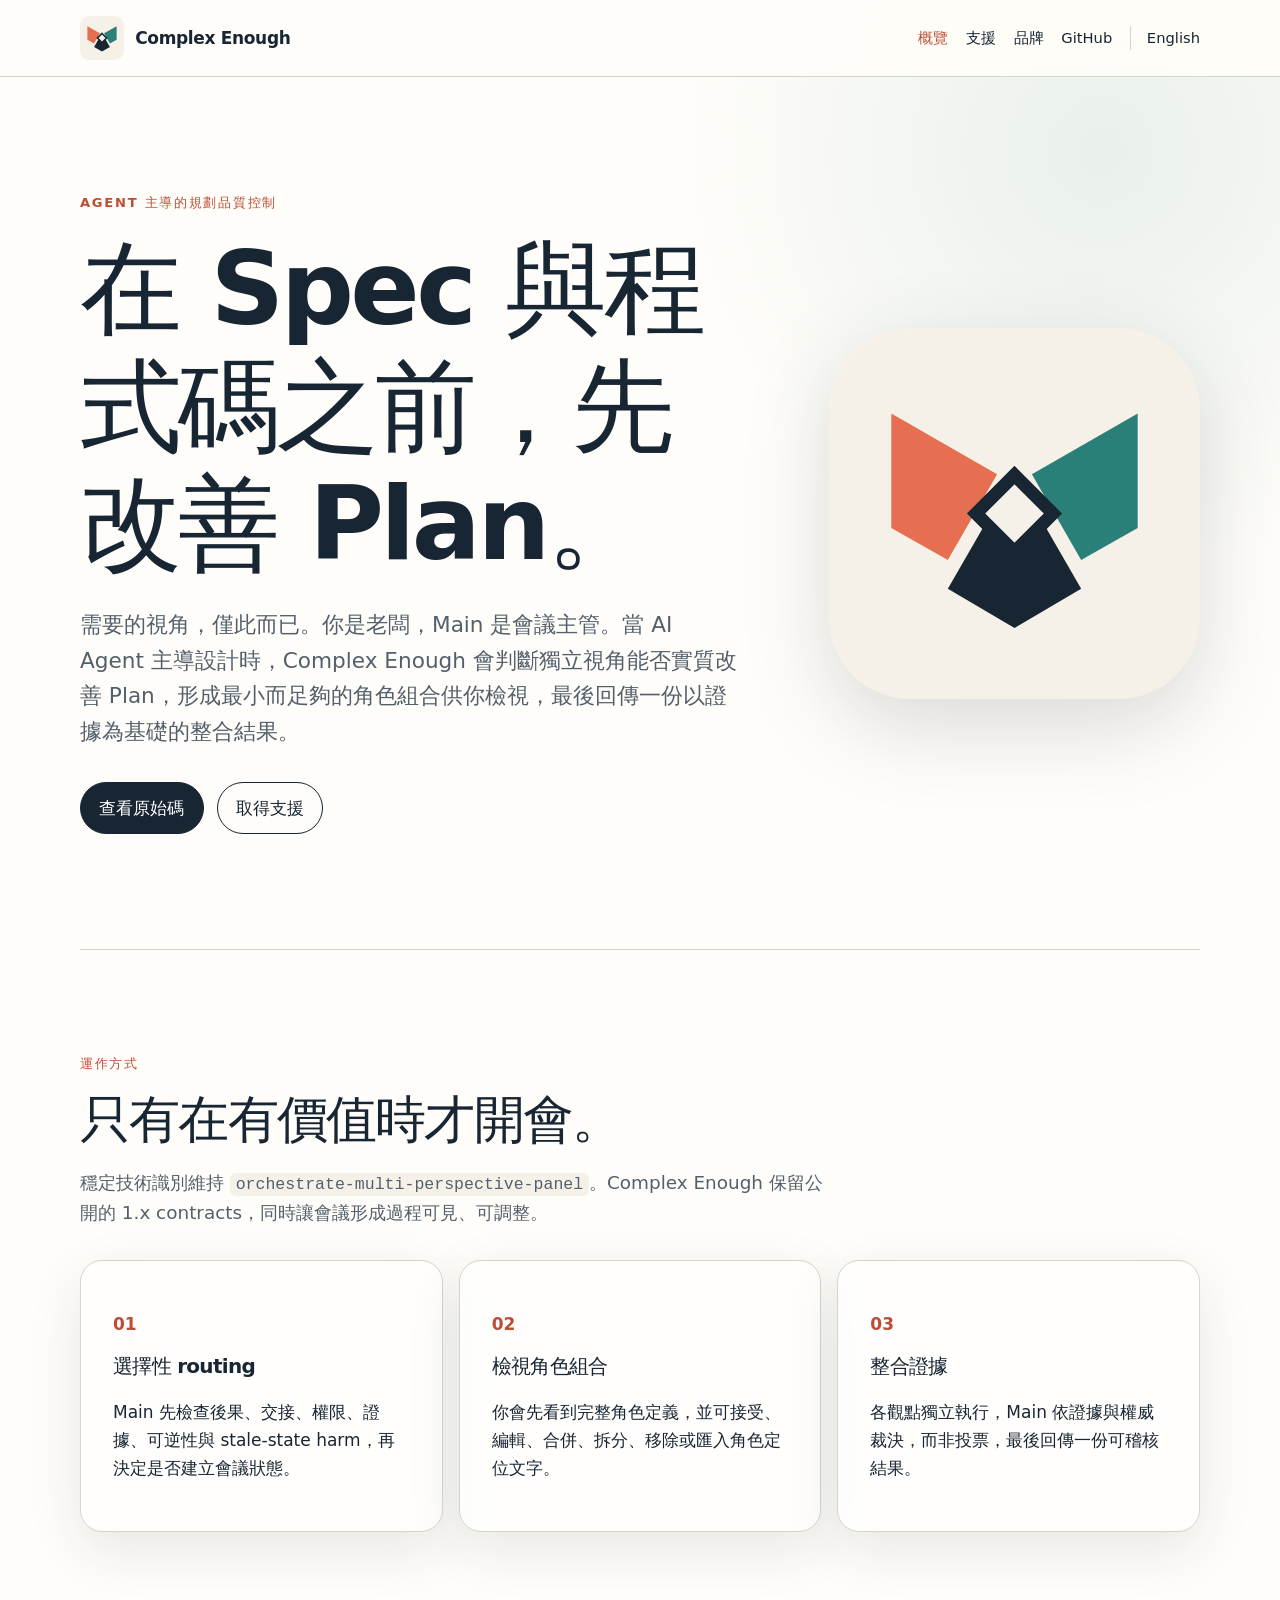
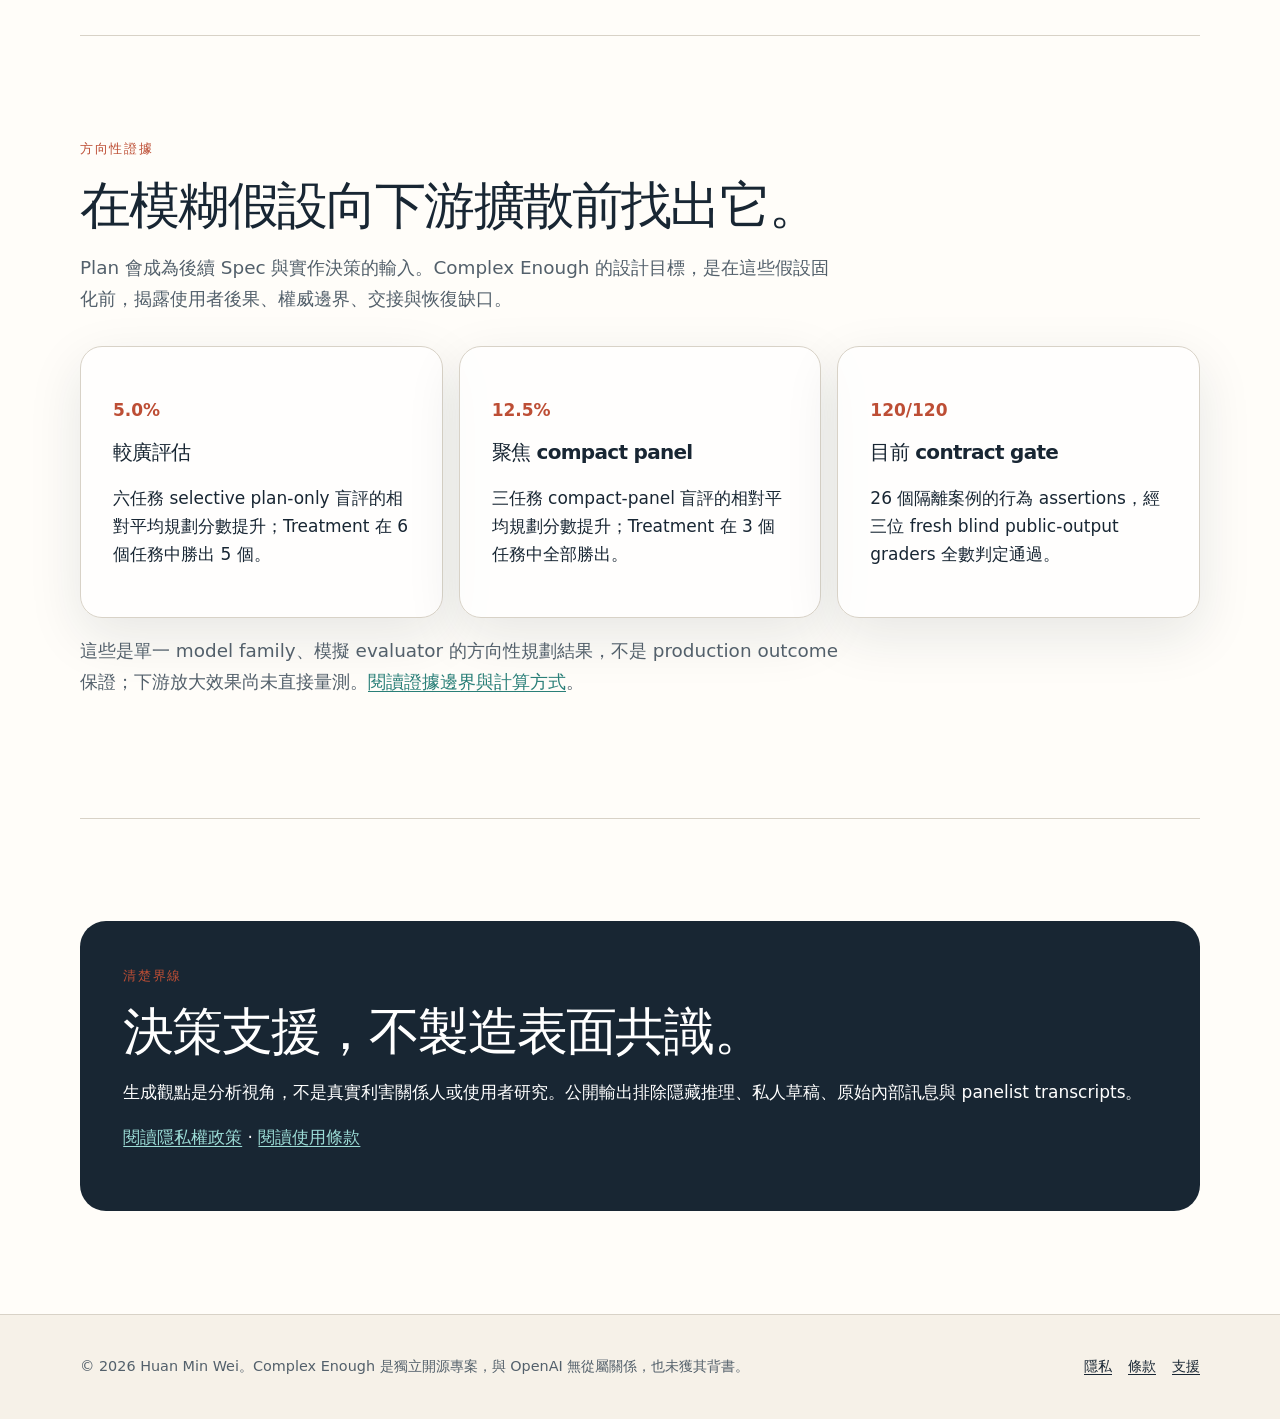
==== site/zh-TW/index.html @ 20c94ff3 "feat: prepare Complex Enough public surface" ====
<!doctype html>
<html lang="zh-Hant-TW">
<head>
  <meta charset="utf-8">
  <meta name="viewport" content="width=device-width, initial-scale=1">
  <meta name="description" content="Agent 主導的規劃品質控制：在 Plan 變成 Spec 與程式碼前，形成最小且經使用者確認的多視角組合。">
  <link rel="canonical" href="https://complexenough.com/zh-TW/">
  <link rel="alternate" hreflang="en" href="https://complexenough.com/en/">
  <link rel="stylesheet" href="../assets/css/site.css">
  <link rel="icon" href="../assets/brand/mark.svg" type="image/svg+xml">
  <title>Complex Enough — 需要的視角，僅此而已</title>
</head>
<body>
  <a class="skip-link" href="#main">跳至主要內容</a>
  <header class="site-header"><div class="header-inner">
    <a class="brand-link" href="./"><img src="../assets/brand/mark.svg" alt=""><span>Complex Enough</span></a>
    <nav aria-label="主要導覽"><ul class="nav-list">
      <li><a aria-current="page" href="./">概覽</a></li><li><a href="support/">支援</a></li><li><a href="brand/">品牌</a></li>
      <li><a href="https://github.com/complex-enough/complex-enough">GitHub</a></li><li class="language-link"><a href="../en/" lang="en">English</a></li>
    </ul></nav>
  </div></header>
  <main id="main" class="page">
    <section class="hero">
      <div><p class="eyebrow">Agent 主導的規劃品質控制</p><h1>在 Spec 與程式碼之前，先改善 Plan。</h1>
        <p class="lede">需要的視角，僅此而已。你是老闆，Main 是會議主管。當 AI Agent 主導設計時，Complex Enough 會判斷獨立視角能否實質改善 Plan，形成最小而足夠的角色組合供你檢視，最後回傳一份以證據為基礎的整合結果。</p>
        <div class="actions"><a class="button" href="https://github.com/complex-enough/complex-enough">查看原始碼</a><a class="button secondary" href="support/">取得支援</a></div>
      </div>
      <img class="hero-mark" src="../assets/brand/mark.svg" alt="三個不同視角匯聚於清楚的中心">
    </section>
    <section class="section"><p class="eyebrow">運作方式</p><h2>只有在有價值時才開會。</h2>
      <p class="section-intro">穩定技術識別維持 <code>orchestrate-multi-perspective-panel</code>。Complex Enough 保留公開的 1.x contracts，同時讓會議形成過程可見、可調整。</p>
      <div class="grid">
        <article class="card"><p class="number">01</p><h3>選擇性 routing</h3><p>Main 先檢查後果、交接、權限、證據、可逆性與 stale-state harm，再決定是否建立會議狀態。</p></article>
        <article class="card"><p class="number">02</p><h3>檢視角色組合</h3><p>你會先看到完整角色定義，並可接受、編輯、合併、拆分、移除或匯入角色定位文字。</p></article>
        <article class="card"><p class="number">03</p><h3>整合證據</h3><p>各觀點獨立執行，Main 依證據與權威裁決，而非投票，最後回傳一份可稽核結果。</p></article>
      </div>
    </section>
    <section class="section"><p class="eyebrow">方向性證據</p><h2>在模糊假設向下游擴散前找出它。</h2>
      <p class="section-intro">Plan 會成為後續 Spec 與實作決策的輸入。Complex Enough 的設計目標，是在這些假設固化前，揭露使用者後果、權威邊界、交接與恢復缺口。</p>
      <div class="grid">
        <article class="card"><p class="number">5.0%</p><h3>較廣評估</h3><p>六任務 selective plan-only 盲評的相對平均規劃分數提升；Treatment 在 6 個任務中勝出 5 個。</p></article>
        <article class="card"><p class="number">12.5%</p><h3>聚焦 compact panel</h3><p>三任務 compact-panel 盲評的相對平均規劃分數提升；Treatment 在 3 個任務中全部勝出。</p></article>
        <article class="card"><p class="number">120/120</p><h3>目前 contract gate</h3><p>26 個隔離案例的行為 assertions，經三位 fresh blind public-output graders 全數判定通過。</p></article>
      </div>
      <p class="section-intro">這些是單一 model family、模擬 evaluator 的方向性規劃結果，不是 production outcome 保證；下游放大效果尚未直接量測。<a href="https://github.com/complex-enough/complex-enough/blob/main/docs/evaluations/complex-enough-quality-evidence-summary.zh-TW.md">閱讀證據邊界與計算方式</a>。</p>
    </section>
    <section class="section"><div class="callout"><p class="eyebrow">清楚界線</p><h2>決策支援，不製造表面共識。</h2><p>生成觀點是分析視角，不是真實利害關係人或使用者研究。公開輸出排除隱藏推理、私人草稿、原始內部訊息與 panelist transcripts。</p><p><a href="privacy/">閱讀隱私權政策</a> · <a href="terms/">閱讀使用條款</a></p></div></section>
  </main>
  <footer class="site-footer"><div class="footer-inner"><div>© 2026 Huan Min Wei。Complex Enough 是獨立開源專案，與 OpenAI 無從屬關係，也未獲其背書。</div><div class="footer-links"><a href="privacy/">隱私</a><a href="terms/">條款</a><a href="support/">支援</a></div></div></footer>
</body>
</html>
---- site/assets/css/site.css ----
:root {
  color-scheme: light;
  --ink: #182633;
  --slate: #53606b;
  --coral: #e76f51;
  --coral-dark: #bd4e35;
  --teal: #2a7f78;
  --warm: #f6f1e8;
  --paper: #fffdf9;
  --line: #d8d2c7;
  --shadow: 0 18px 54px rgb(24 38 51 / 10%);
  font-family: Inter, ui-sans-serif, system-ui, -apple-system, BlinkMacSystemFont, "Segoe UI", sans-serif;
  font-synthesis: none;
}

* { box-sizing: border-box; }
html { scroll-behavior: smooth; }
body {
  margin: 0;
  color: var(--ink);
  background:
    radial-gradient(circle at 86% 5%, rgb(42 127 120 / 10%), transparent 27rem),
    var(--paper);
  font-size: 17px;
  line-height: 1.65;
}
a { color: var(--teal); text-underline-offset: .18em; }
a:hover { color: var(--coral-dark); }
img { max-width: 100%; }
.skip-link {
  position: absolute;
  left: -9999px;
  top: .5rem;
  z-index: 100;
  padding: .7rem 1rem;
  color: white;
  background: var(--ink);
}
.skip-link:focus { left: .5rem; }
.site-header {
  border-bottom: 1px solid var(--line);
  background: rgb(255 253 249 / 92%);
  backdrop-filter: blur(12px);
}
.header-inner, .page, .footer-inner {
  width: min(1120px, calc(100% - 2.2rem));
  margin-inline: auto;
}
.header-inner {
  min-height: 76px;
  display: flex;
  align-items: center;
  justify-content: space-between;
  gap: 1rem;
}
.brand-link {
  display: inline-flex;
  align-items: center;
  gap: .7rem;
  color: var(--ink);
  font-weight: 760;
  text-decoration: none;
  letter-spacing: -.02em;
}
.brand-link img { width: 44px; height: 44px; }
.nav-list {
  display: flex;
  flex-wrap: wrap;
  align-items: center;
  justify-content: flex-end;
  gap: .3rem 1.1rem;
  margin: 0;
  padding: 0;
  list-style: none;
  font-size: .92rem;
}
.nav-list a { color: var(--ink); text-decoration: none; }
.nav-list a[aria-current="page"] { color: var(--coral-dark); font-weight: 700; }
.language-link { padding-left: 1rem; border-left: 1px solid var(--line); }
.hero {
  min-height: 680px;
  display: grid;
  grid-template-columns: minmax(0, 1.28fr) minmax(280px, .72fr);
  align-items: center;
  gap: clamp(2rem, 7vw, 7rem);
  padding-block: clamp(4.5rem, 9vw, 8rem);
}
.eyebrow {
  margin: 0 0 1rem;
  color: var(--coral-dark);
  font-size: .82rem;
  font-weight: 800;
  letter-spacing: .13em;
  text-transform: uppercase;
}
h1, h2, h3 { line-height: 1.15; letter-spacing: -.035em; }
h1 { max-width: 900px; margin: 0; font-size: clamp(3.1rem, 8vw, 6.8rem); }
h2 { margin: 0 0 1rem; font-size: clamp(2rem, 4vw, 3.2rem); }
h3 { margin-top: 1.8rem; font-size: 1.25rem; }
.lede { max-width: 720px; margin: 1.5rem 0 0; color: var(--slate); font-size: clamp(1.12rem, 2vw, 1.35rem); }
.actions { display: flex; flex-wrap: wrap; gap: .8rem; margin-top: 2rem; }
.button {
  display: inline-flex;
  min-height: 48px;
  align-items: center;
  justify-content: center;
  padding: .7rem 1.15rem;
  border: 1px solid var(--ink);
  border-radius: 999px;
  color: white;
  background: var(--ink);
  font-weight: 720;
  text-decoration: none;
}
.button.secondary { color: var(--ink); background: transparent; }
.button:hover { color: white; background: var(--coral-dark); border-color: var(--coral-dark); }
.hero-mark {
  width: min(100%, 390px);
  justify-self: center;
  filter: drop-shadow(0 28px 42px rgb(24 38 51 / 16%));
}
.section { padding-block: clamp(4rem, 8vw, 7rem); border-top: 1px solid var(--line); }
.section-intro { max-width: 760px; color: var(--slate); font-size: 1.15rem; }
.grid { display: grid; grid-template-columns: repeat(3, 1fr); gap: 1rem; margin-top: 2rem; }
.card {
  padding: clamp(1.4rem, 3vw, 2rem);
  border: 1px solid var(--line);
  border-radius: 22px;
  background: rgb(255 255 255 / 72%);
  box-shadow: var(--shadow);
}
.card h3 { margin-top: 0; }
.number { color: var(--coral-dark); font-weight: 850; }
.callout {
  padding: clamp(1.5rem, 4vw, 2.7rem);
  border-radius: 26px;
  color: white;
  background: var(--ink);
}
.callout a { color: #9cddd7; }
.document { width: min(820px, 100%); padding-block: clamp(3.5rem, 7vw, 6rem); }
.document h1 { font-size: clamp(2.6rem, 7vw, 4.8rem); }
.document h2 { margin-top: 3.2rem; font-size: 1.75rem; }
.document-meta {
  margin: 1.5rem 0 3rem;
  padding: 1rem 1.2rem;
  border-left: 4px solid var(--coral);
  color: var(--slate);
  background: var(--warm);
}
.document li + li { margin-top: .5rem; }
.site-footer { border-top: 1px solid var(--line); background: var(--warm); }
.footer-inner {
  display: grid;
  grid-template-columns: 1fr auto;
  gap: 1rem 3rem;
  padding-block: 2.5rem;
  color: var(--slate);
  font-size: .9rem;
}
.footer-links { display: flex; flex-wrap: wrap; gap: .6rem 1rem; justify-content: flex-end; }
.footer-links a { color: var(--ink); }
code { padding: .12em .35em; border-radius: .35em; background: var(--warm); font-size: .9em; }

@media (max-width: 820px) {
  .header-inner { align-items: flex-start; flex-direction: column; padding-block: .8rem; }
  .nav-list { justify-content: flex-start; }
  .language-link { padding-left: 0; border-left: 0; }
  .hero { min-height: auto; grid-template-columns: 1fr; }
  .hero-mark { width: min(72vw, 320px); grid-row: 1; }
  .grid { grid-template-columns: 1fr; }
  .footer-inner { grid-template-columns: 1fr; }
  .footer-links { justify-content: flex-start; }
}

@media (prefers-reduced-motion: reduce) { html { scroll-behavior: auto; } }
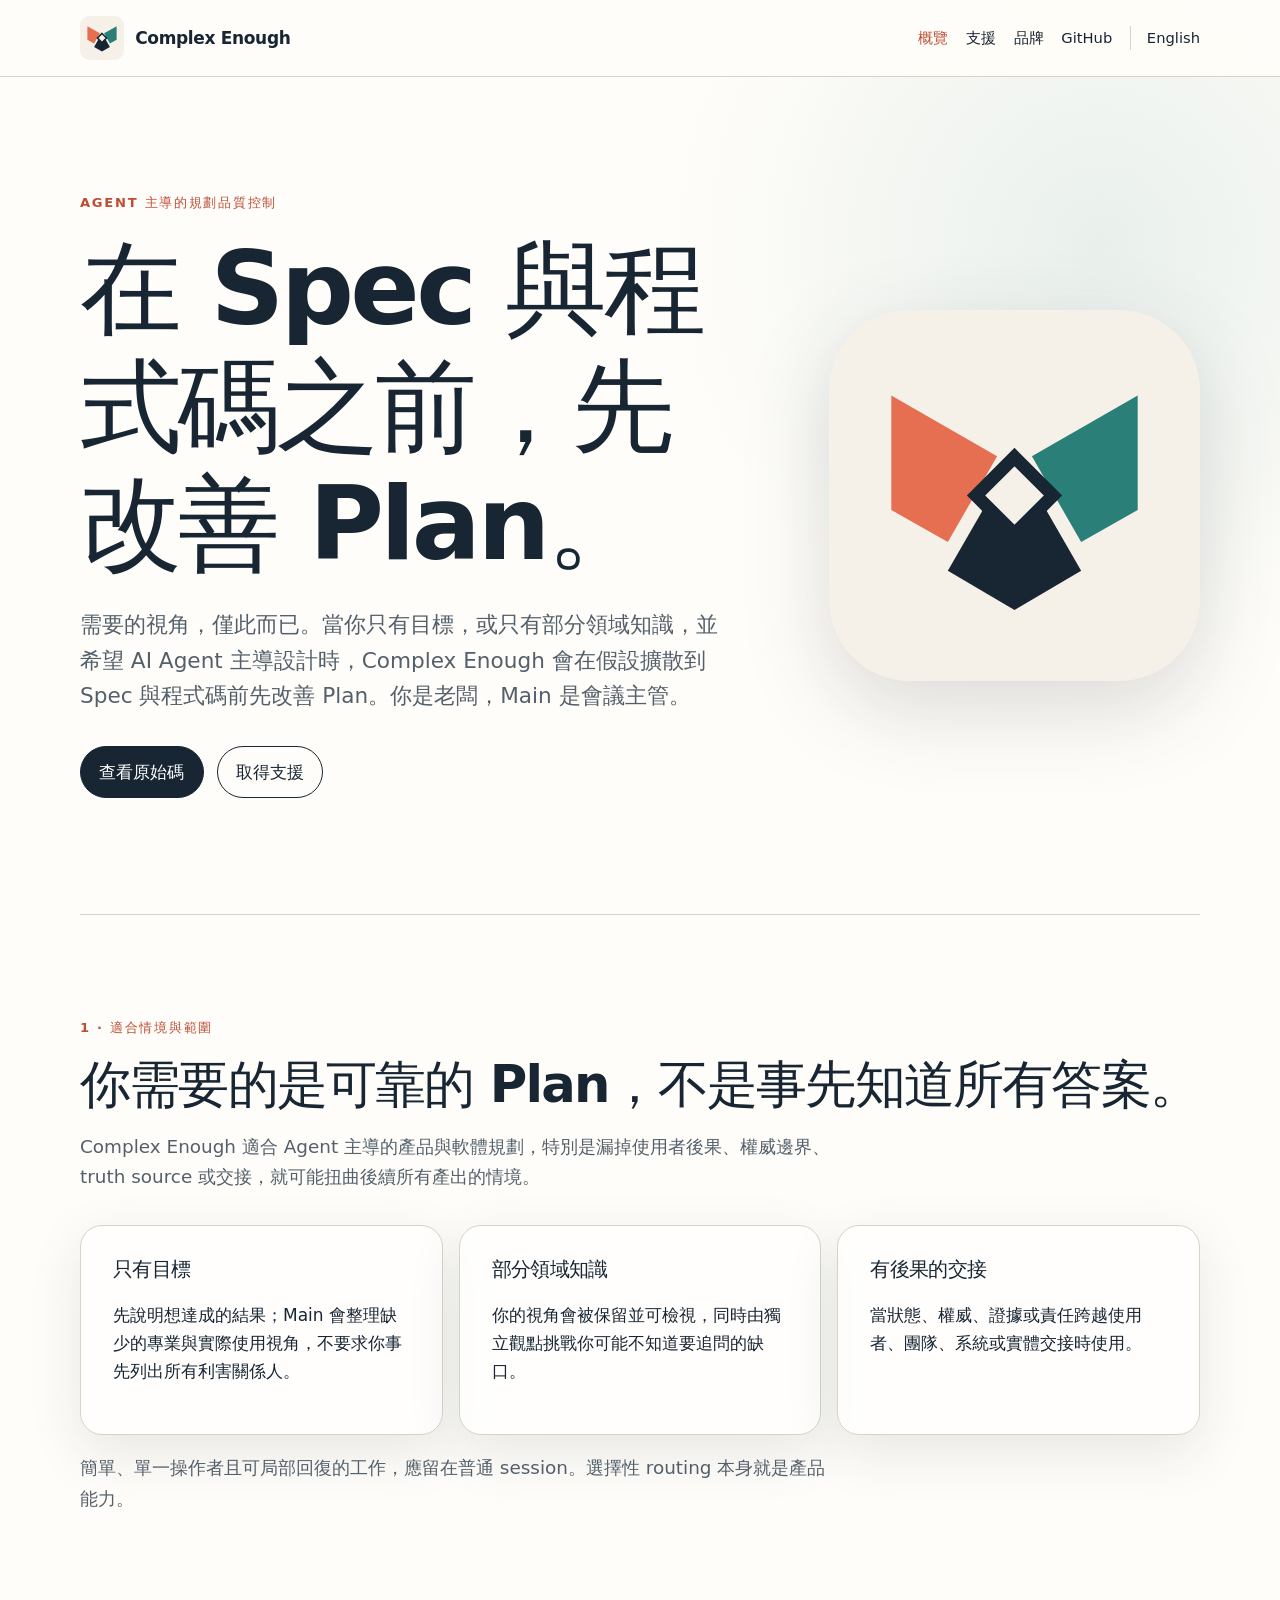
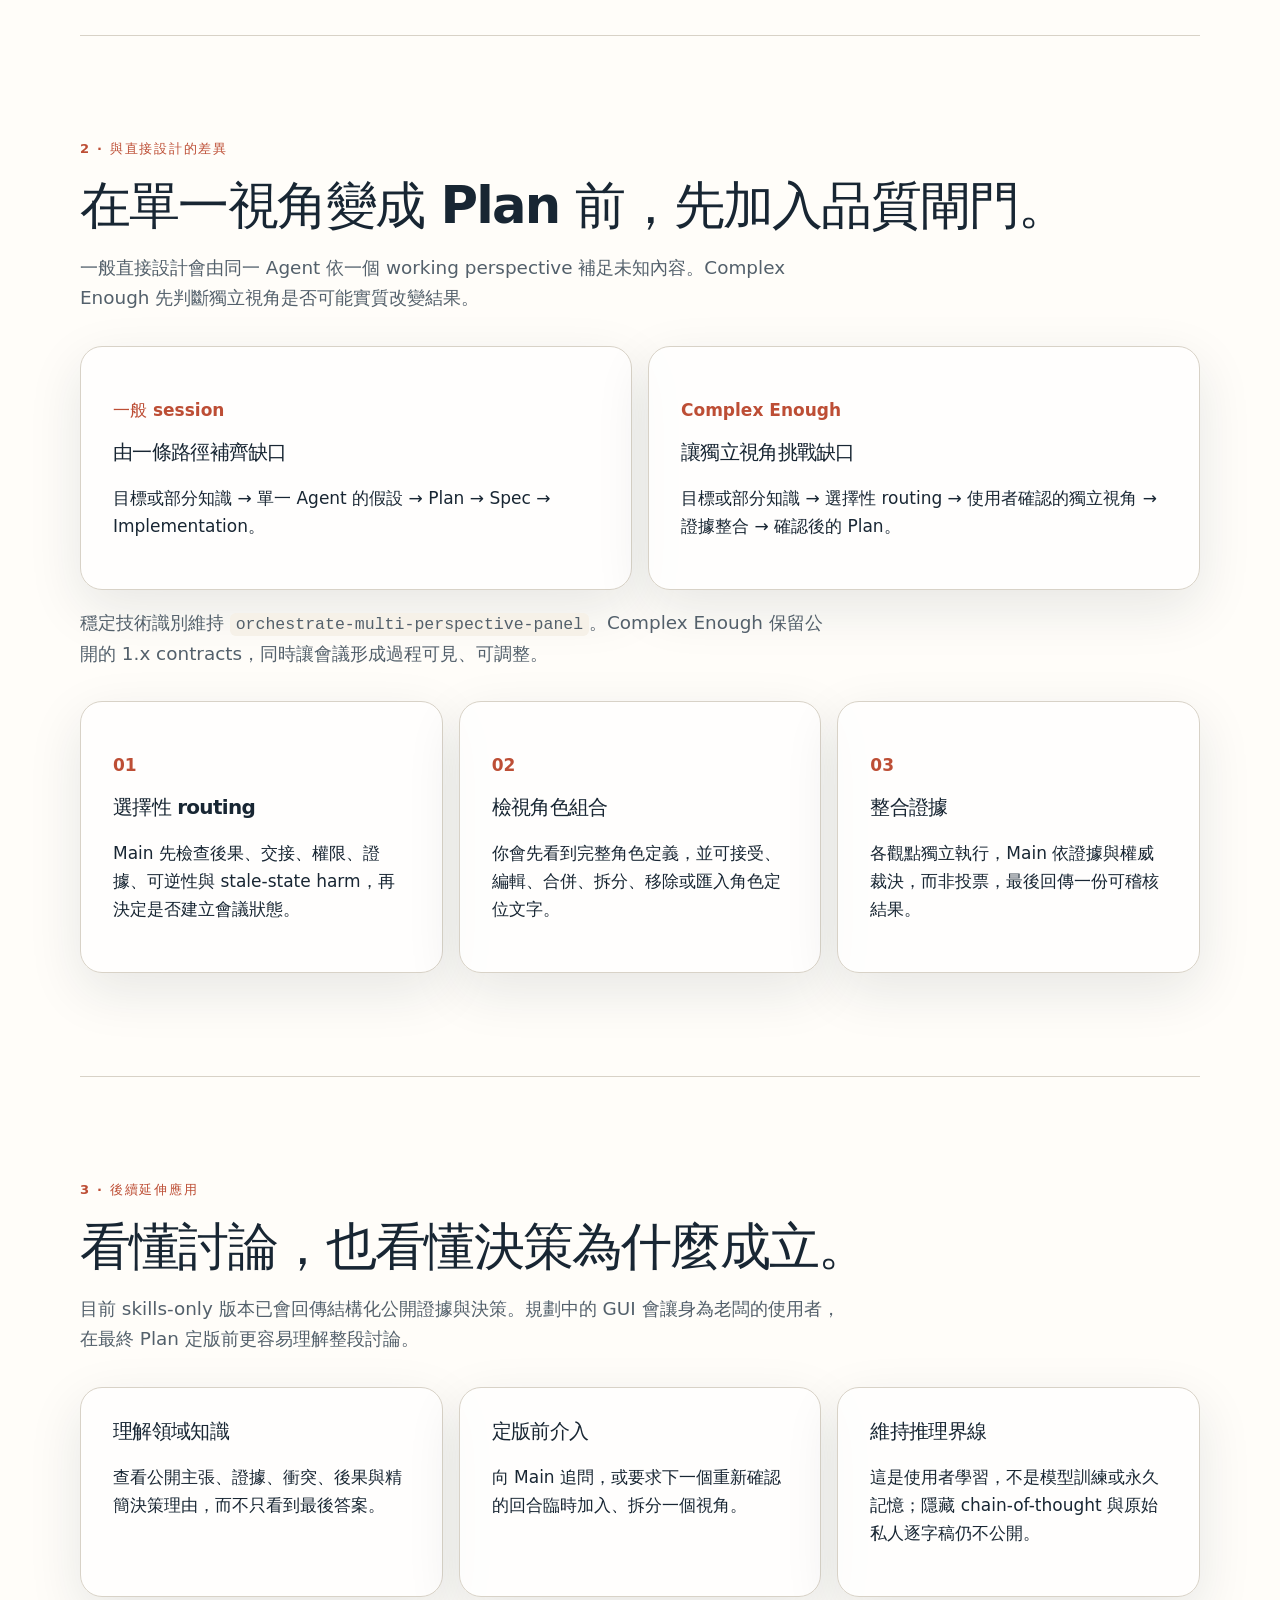
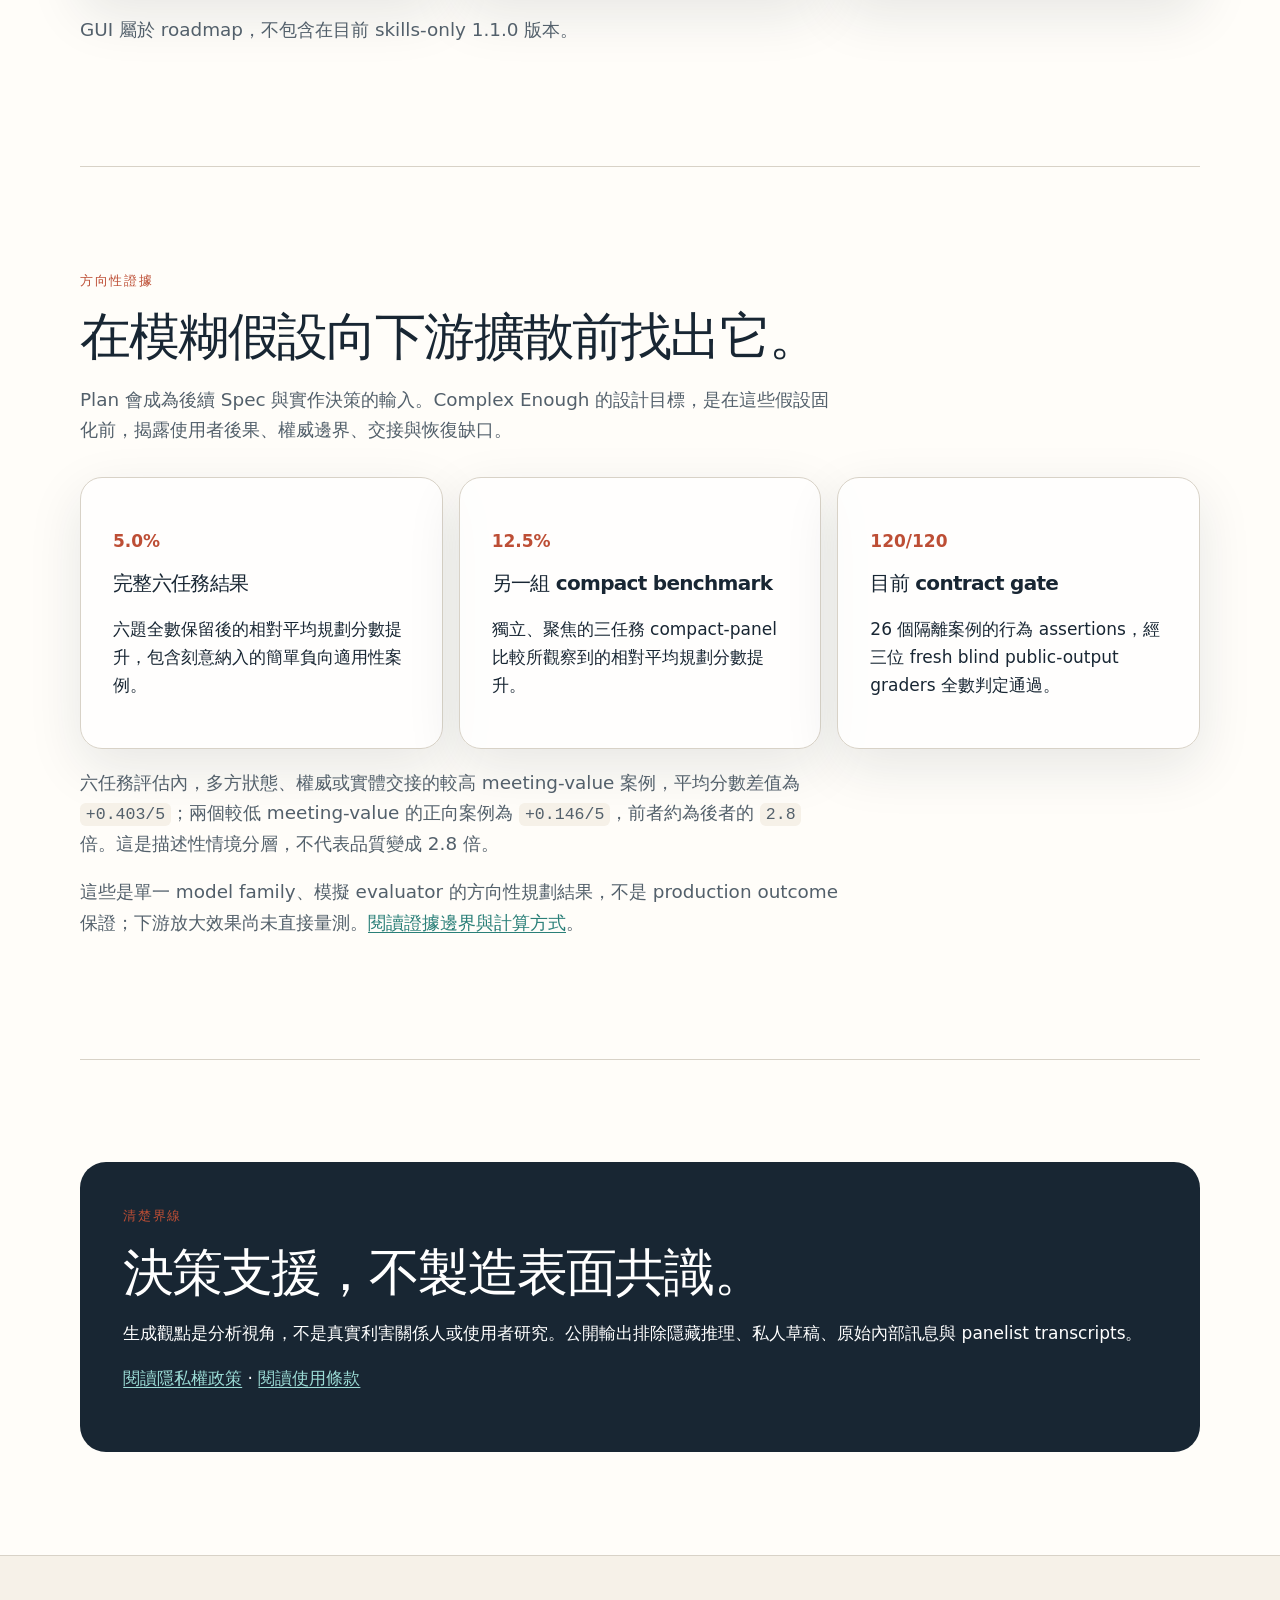
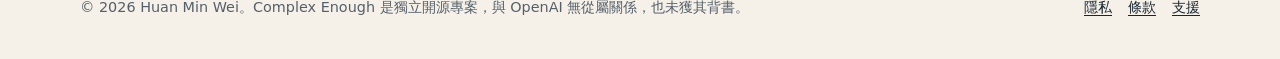
==== commit dac08a2f: "docs: sharpen public positioning and evidence" ====
--- a/site/zh-TW/index.html
+++ b/site/zh-TW/index.html
@@ -22,12 +22,26 @@
   <main id="main" class="page">
     <section class="hero">
       <div><p class="eyebrow">Agent 主導的規劃品質控制</p><h1>在 Spec 與程式碼之前，先改善 Plan。</h1>
-        <p class="lede">需要的視角，僅此而已。你是老闆，Main 是會議主管。當 AI Agent 主導設計時，Complex Enough 會判斷獨立視角能否實質改善 Plan，形成最小而足夠的角色組合供你檢視，最後回傳一份以證據為基礎的整合結果。</p>
+        <p class="lede">需要的視角，僅此而已。當你只有目標，或只有部分領域知識，並希望 AI Agent 主導設計時，Complex Enough 會在假設擴散到 Spec 與程式碼前先改善 Plan。你是老闆，Main 是會議主管。</p>
         <div class="actions"><a class="button" href="https://github.com/complex-enough/complex-enough">查看原始碼</a><a class="button secondary" href="support/">取得支援</a></div>
       </div>
       <img class="hero-mark" src="../assets/brand/mark.svg" alt="三個不同視角匯聚於清楚的中心">
     </section>
-    <section class="section"><p class="eyebrow">運作方式</p><h2>只有在有價值時才開會。</h2>
+    <section class="section"><p class="eyebrow">1 · 適合情境與範圍</p><h2>你需要的是可靠的 Plan，不是事先知道所有答案。</h2>
+      <p class="section-intro">Complex Enough 適合 Agent 主導的產品與軟體規劃，特別是漏掉使用者後果、權威邊界、truth source 或交接，就可能扭曲後續所有產出的情境。</p>
+      <div class="grid">
+        <article class="card"><h3>只有目標</h3><p>先說明想達成的結果；Main 會整理缺少的專業與實際使用視角，不要求你事先列出所有利害關係人。</p></article>
+        <article class="card"><h3>部分領域知識</h3><p>你的視角會被保留並可檢視，同時由獨立觀點挑戰你可能不知道要追問的缺口。</p></article>
+        <article class="card"><h3>有後果的交接</h3><p>當狀態、權威、證據或責任跨越使用者、團隊、系統或實體交接時使用。</p></article>
+      </div>
+      <p class="section-intro">簡單、單一操作者且可局部回復的工作，應留在普通 session。選擇性 routing 本身就是產品能力。</p>
+    </section>
+    <section class="section"><p class="eyebrow">2 · 與直接設計的差異</p><h2>在單一視角變成 Plan 前，先加入品質閘門。</h2>
+      <p class="section-intro">一般直接設計會由同一 Agent 依一個 working perspective 補足未知內容。Complex Enough 先判斷獨立視角是否可能實質改變結果。</p>
+      <div class="grid comparison-grid">
+        <article class="card"><p class="number">一般 session</p><h3>由一條路徑補齊缺口</h3><p>目標或部分知識 → 單一 Agent 的假設 → Plan → Spec → Implementation。</p></article>
+        <article class="card"><p class="number">Complex Enough</p><h3>讓獨立視角挑戰缺口</h3><p>目標或部分知識 → 選擇性 routing → 使用者確認的獨立視角 → 證據整合 → 確認後的 Plan。</p></article>
+      </div>
       <p class="section-intro">穩定技術識別維持 <code>orchestrate-multi-perspective-panel</code>。Complex Enough 保留公開的 1.x contracts，同時讓會議形成過程可見、可調整。</p>
       <div class="grid">
         <article class="card"><p class="number">01</p><h3>選擇性 routing</h3><p>Main 先檢查後果、交接、權限、證據、可逆性與 stale-state harm，再決定是否建立會議狀態。</p></article>
@@ -35,13 +49,23 @@
         <article class="card"><p class="number">03</p><h3>整合證據</h3><p>各觀點獨立執行，Main 依證據與權威裁決，而非投票，最後回傳一份可稽核結果。</p></article>
       </div>
     </section>
+    <section class="section"><p class="eyebrow">3 · 後續延伸應用</p><h2>看懂討論，也看懂決策為什麼成立。</h2>
+      <p class="section-intro">目前 skills-only 版本已會回傳結構化公開證據與決策。規劃中的 GUI 會讓身為老闆的使用者，在最終 Plan 定版前更容易理解整段討論。</p>
+      <div class="grid">
+        <article class="card"><h3>理解領域知識</h3><p>查看公開主張、證據、衝突、後果與精簡決策理由，而不只看到最後答案。</p></article>
+        <article class="card"><h3>定版前介入</h3><p>向 Main 追問，或要求下一個重新確認的回合臨時加入、拆分一個視角。</p></article>
+        <article class="card"><h3>維持推理界線</h3><p>這是使用者學習，不是模型訓練或永久記憶；隱藏 chain-of-thought 與原始私人逐字稿仍不公開。</p></article>
+      </div>
+      <p class="section-intro">GUI 屬於 roadmap，不包含在目前 skills-only 1.1.0 版本。</p>
+    </section>
     <section class="section"><p class="eyebrow">方向性證據</p><h2>在模糊假設向下游擴散前找出它。</h2>
       <p class="section-intro">Plan 會成為後續 Spec 與實作決策的輸入。Complex Enough 的設計目標，是在這些假設固化前，揭露使用者後果、權威邊界、交接與恢復缺口。</p>
       <div class="grid">
-        <article class="card"><p class="number">5.0%</p><h3>較廣評估</h3><p>六任務 selective plan-only 盲評的相對平均規劃分數提升；Treatment 在 6 個任務中勝出 5 個。</p></article>
-        <article class="card"><p class="number">12.5%</p><h3>聚焦 compact panel</h3><p>三任務 compact-panel 盲評的相對平均規劃分數提升；Treatment 在 3 個任務中全部勝出。</p></article>
+        <article class="card"><p class="number">5.0%</p><h3>完整六任務結果</h3><p>六題全數保留後的相對平均規劃分數提升，包含刻意納入的簡單負向適用性案例。</p></article>
+        <article class="card"><p class="number">12.5%</p><h3>另一組 compact benchmark</h3><p>獨立、聚焦的三任務 compact-panel 比較所觀察到的相對平均規劃分數提升。</p></article>
         <article class="card"><p class="number">120/120</p><h3>目前 contract gate</h3><p>26 個隔離案例的行為 assertions，經三位 fresh blind public-output graders 全數判定通過。</p></article>
       </div>
+      <p class="section-intro">六任務評估內，多方狀態、權威或實體交接的較高 meeting-value 案例，平均分數差值為 <code>+0.403/5</code>；兩個較低 meeting-value 的正向案例為 <code>+0.146/5</code>，前者約為後者的 <code>2.8</code> 倍。這是描述性情境分層，不代表品質變成 2.8 倍。</p>
       <p class="section-intro">這些是單一 model family、模擬 evaluator 的方向性規劃結果，不是 production outcome 保證；下游放大效果尚未直接量測。<a href="https://github.com/complex-enough/complex-enough/blob/main/docs/evaluations/complex-enough-quality-evidence-summary.zh-TW.md">閱讀證據邊界與計算方式</a>。</p>
     </section>
     <section class="section"><div class="callout"><p class="eyebrow">清楚界線</p><h2>決策支援，不製造表面共識。</h2><p>生成觀點是分析視角，不是真實利害關係人或使用者研究。公開輸出排除隱藏推理、私人草稿、原始內部訊息與 panelist transcripts。</p><p><a href="privacy/">閱讀隱私權政策</a> · <a href="terms/">閱讀使用條款</a></p></div></section>
--- a/site/assets/css/site.css
+++ b/site/assets/css/site.css
@@ -122,6 +122,7 @@
 .section { padding-block: clamp(4rem, 8vw, 7rem); border-top: 1px solid var(--line); }
 .section-intro { max-width: 760px; color: var(--slate); font-size: 1.15rem; }
 .grid { display: grid; grid-template-columns: repeat(3, 1fr); gap: 1rem; margin-top: 2rem; }
+.comparison-grid { grid-template-columns: repeat(2, 1fr); }
 .card {
   padding: clamp(1.4rem, 3vw, 2rem);
   border: 1px solid var(--line);
@@ -169,6 +170,7 @@
   .hero { min-height: auto; grid-template-columns: 1fr; }
   .hero-mark { width: min(72vw, 320px); grid-row: 1; }
   .grid { grid-template-columns: 1fr; }
+  .comparison-grid { grid-template-columns: 1fr; }
   .footer-inner { grid-template-columns: 1fr; }
   .footer-links { justify-content: flex-start; }
 }
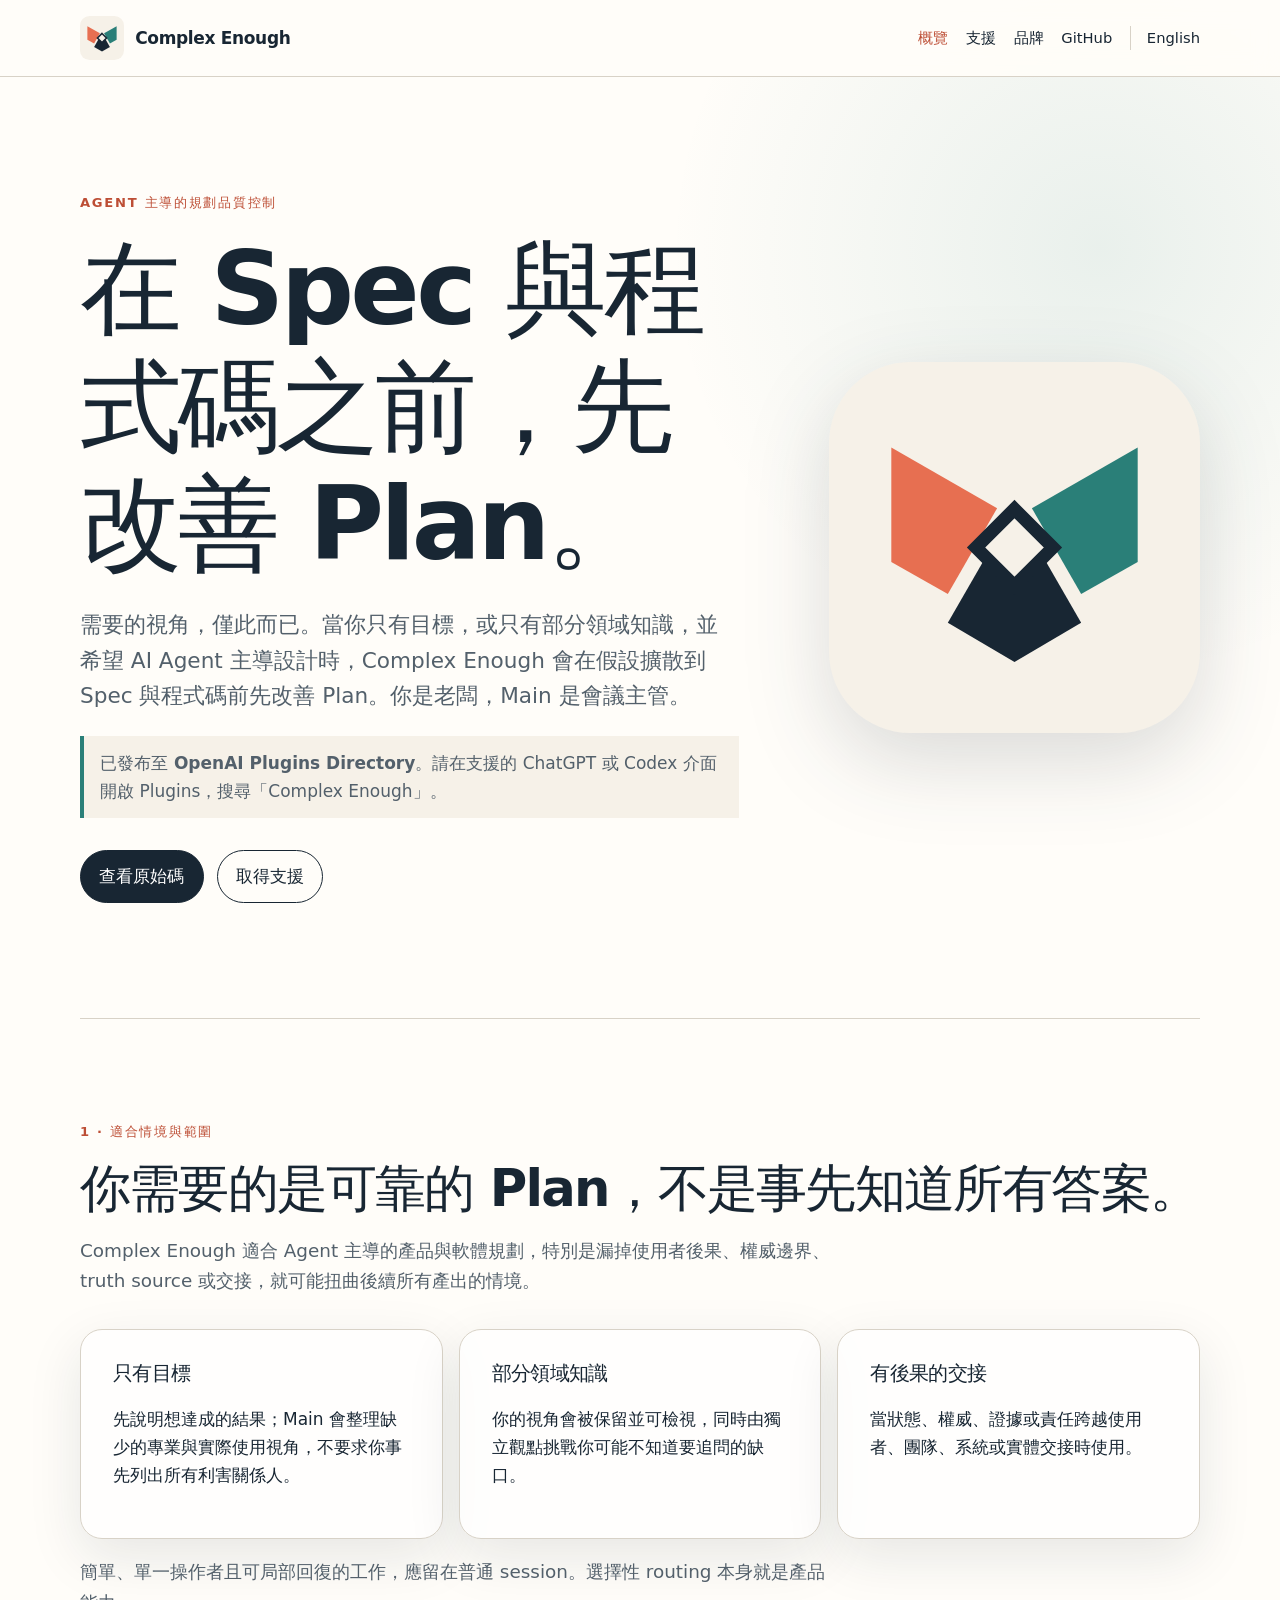
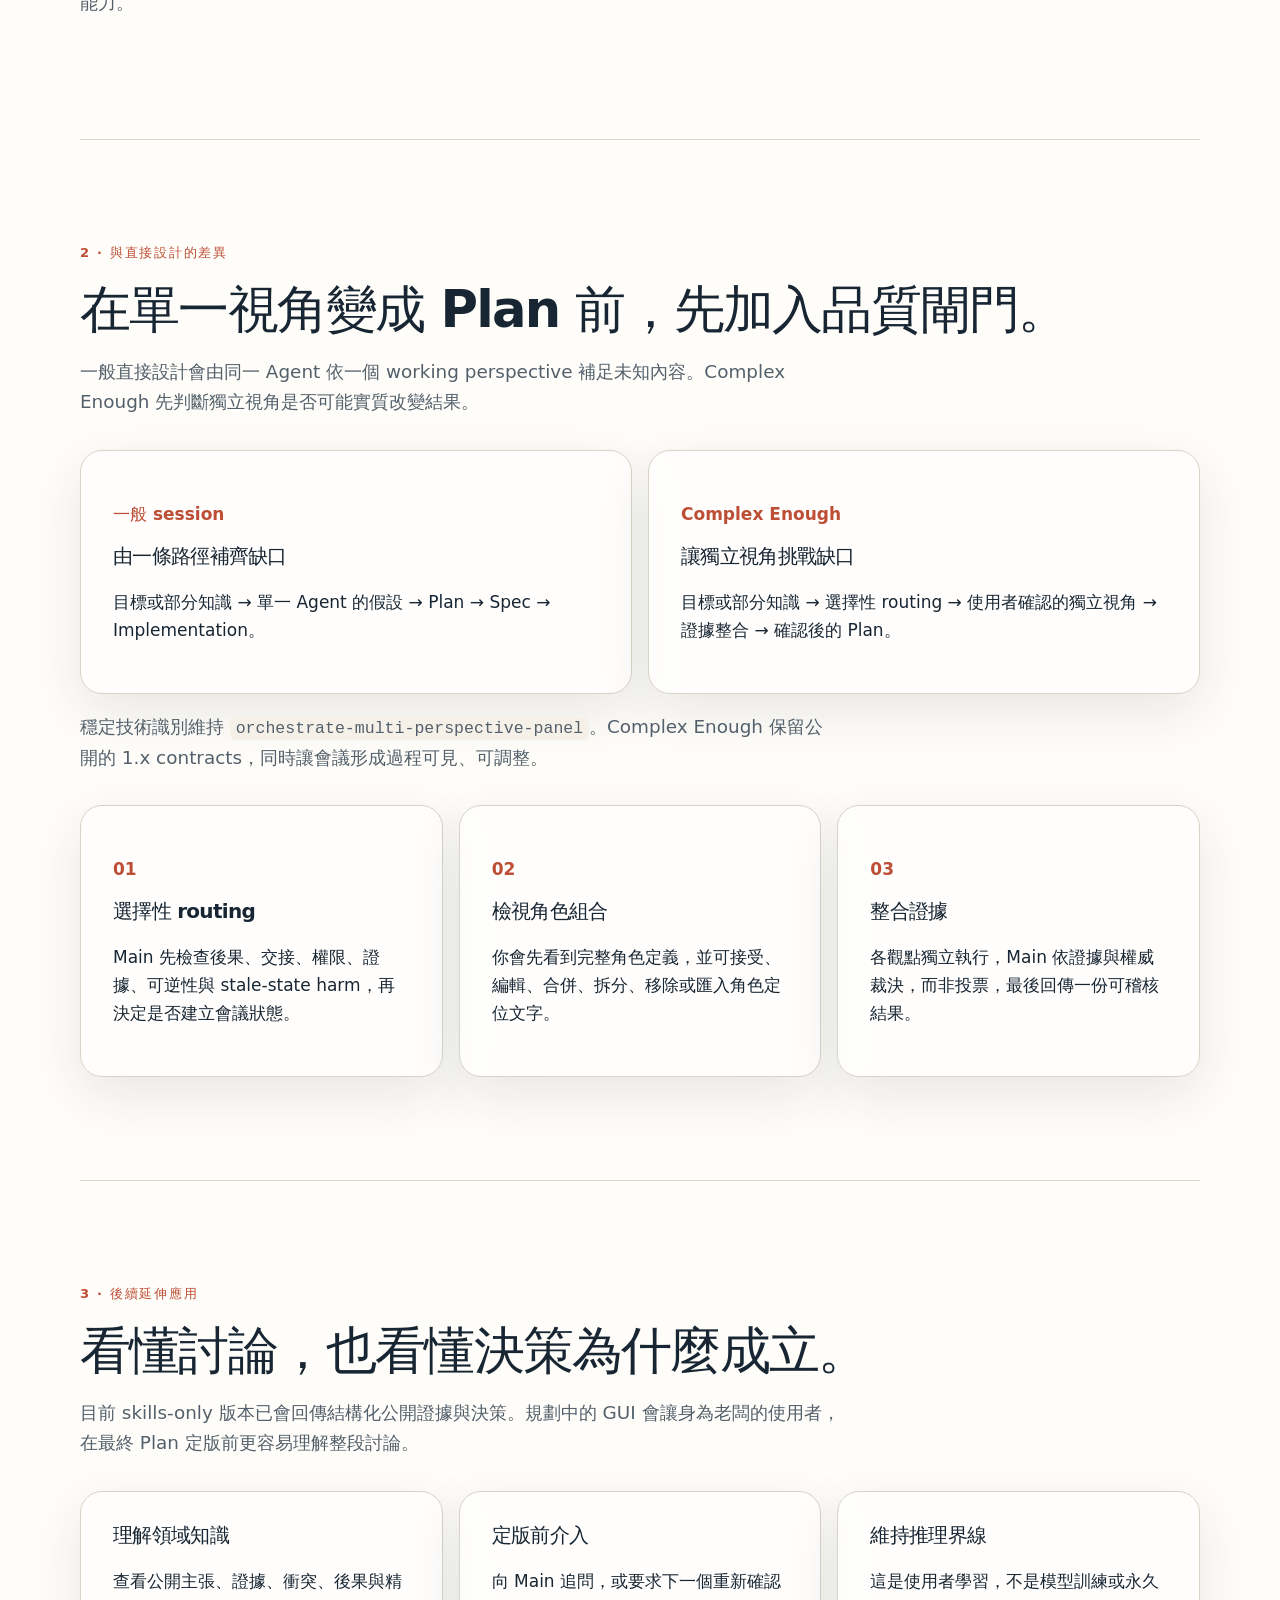
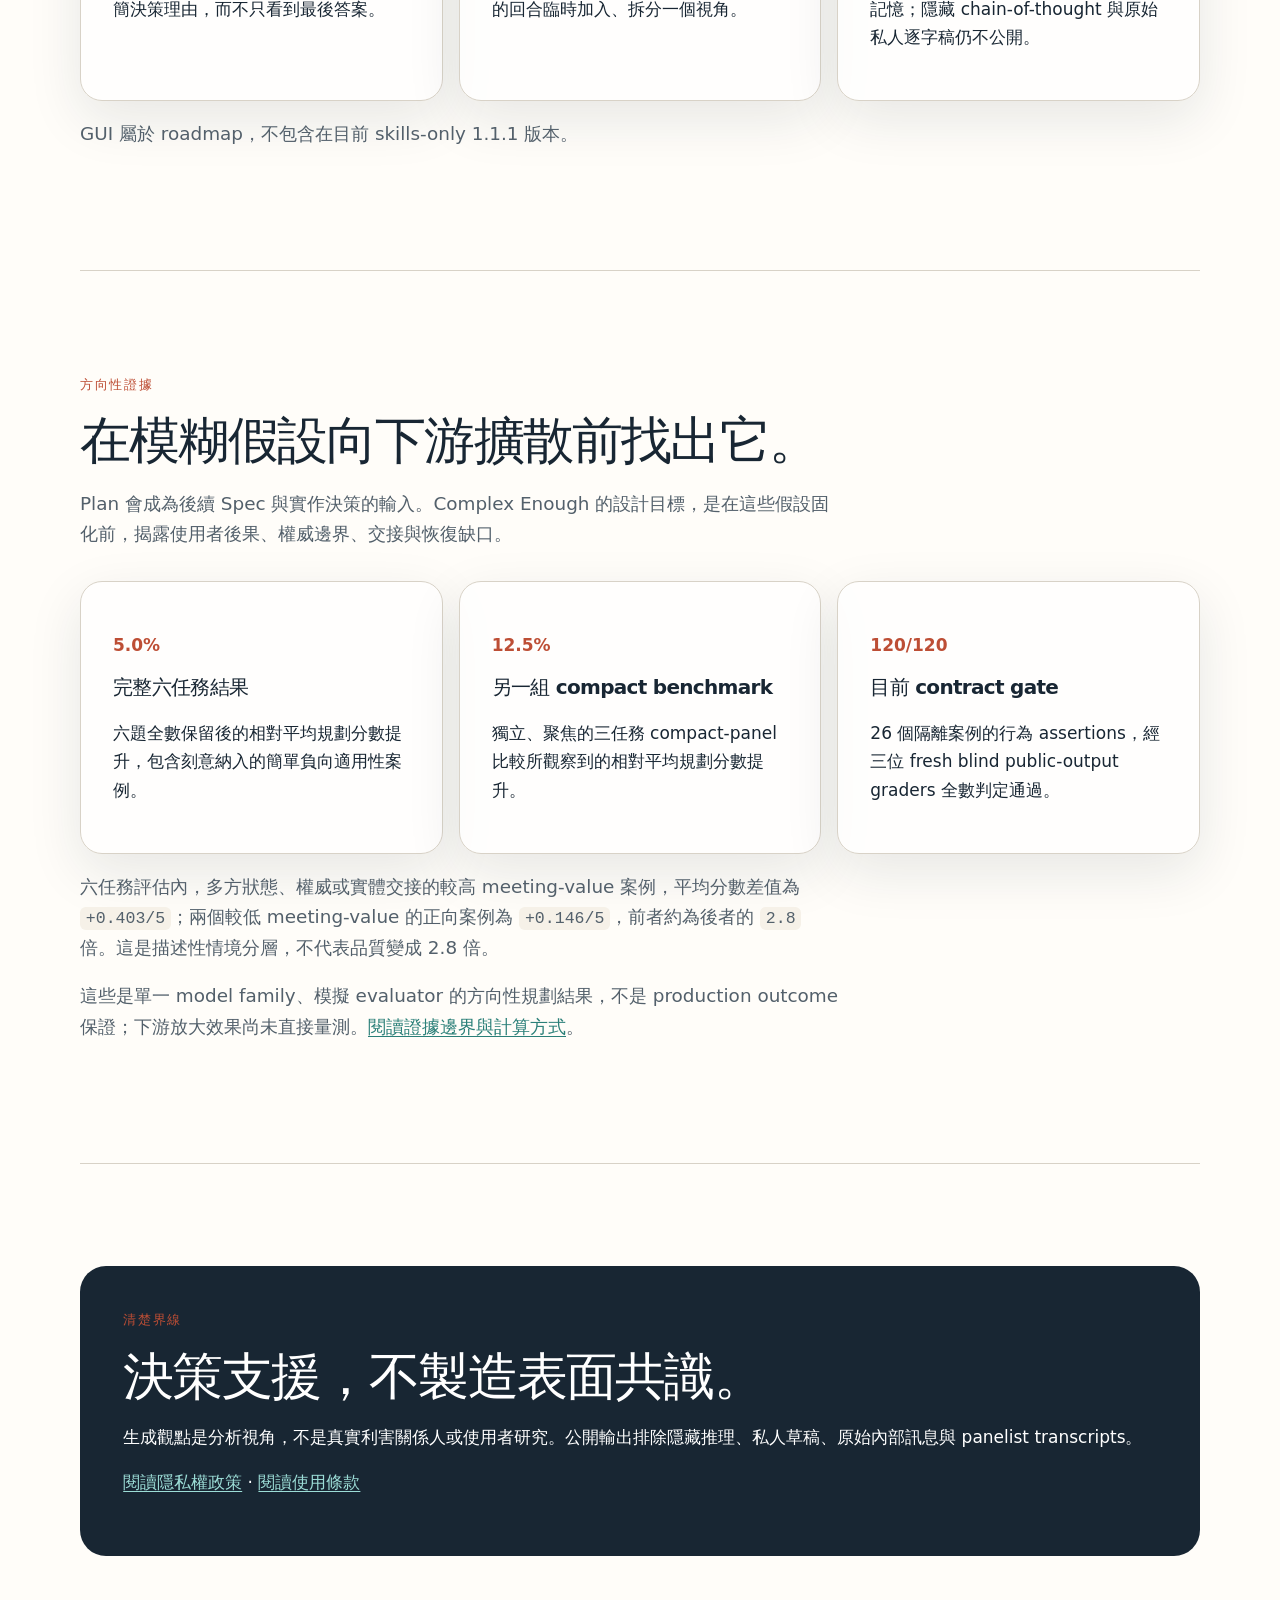
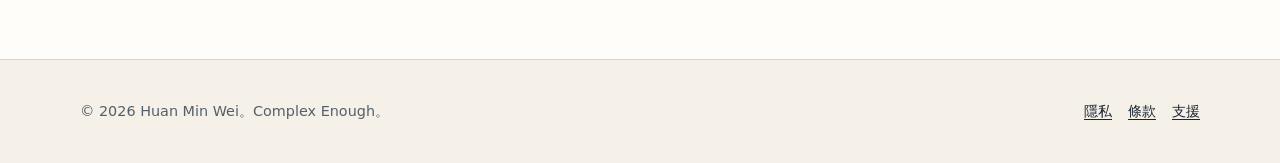
==== commit 1e012571: "release: publish Complex Enough v1.1.1" ====
--- a/site/zh-TW/index.html
+++ b/site/zh-TW/index.html
@@ -23,6 +23,7 @@
     <section class="hero">
       <div><p class="eyebrow">Agent 主導的規劃品質控制</p><h1>在 Spec 與程式碼之前，先改善 Plan。</h1>
         <p class="lede">需要的視角，僅此而已。當你只有目標，或只有部分領域知識，並希望 AI Agent 主導設計時，Complex Enough 會在假設擴散到 Spec 與程式碼前先改善 Plan。你是老闆，Main 是會議主管。</p>
+        <p class="availability-note"><strong>已發布至 OpenAI Plugins Directory。</strong>請在支援的 ChatGPT 或 Codex 介面開啟 Plugins，搜尋「Complex Enough」。</p>
         <div class="actions"><a class="button" href="https://github.com/complex-enough/complex-enough">查看原始碼</a><a class="button secondary" href="support/">取得支援</a></div>
       </div>
       <img class="hero-mark" src="../assets/brand/mark.svg" alt="三個不同視角匯聚於清楚的中心">
@@ -56,7 +57,7 @@
         <article class="card"><h3>定版前介入</h3><p>向 Main 追問，或要求下一個重新確認的回合臨時加入、拆分一個視角。</p></article>
         <article class="card"><h3>維持推理界線</h3><p>這是使用者學習，不是模型訓練或永久記憶；隱藏 chain-of-thought 與原始私人逐字稿仍不公開。</p></article>
       </div>
-      <p class="section-intro">GUI 屬於 roadmap，不包含在目前 skills-only 1.1.0 版本。</p>
+      <p class="section-intro">GUI 屬於 roadmap，不包含在目前 skills-only 1.1.1 版本。</p>
     </section>
     <section class="section"><p class="eyebrow">方向性證據</p><h2>在模糊假設向下游擴散前找出它。</h2>
       <p class="section-intro">Plan 會成為後續 Spec 與實作決策的輸入。Complex Enough 的設計目標，是在這些假設固化前，揭露使用者後果、權威邊界、交接與恢復缺口。</p>
@@ -70,6 +71,6 @@
     </section>
     <section class="section"><div class="callout"><p class="eyebrow">清楚界線</p><h2>決策支援，不製造表面共識。</h2><p>生成觀點是分析視角，不是真實利害關係人或使用者研究。公開輸出排除隱藏推理、私人草稿、原始內部訊息與 panelist transcripts。</p><p><a href="privacy/">閱讀隱私權政策</a> · <a href="terms/">閱讀使用條款</a></p></div></section>
   </main>
-  <footer class="site-footer"><div class="footer-inner"><div>© 2026 Huan Min Wei。Complex Enough 是獨立開源專案，與 OpenAI 無從屬關係，也未獲其背書。</div><div class="footer-links"><a href="privacy/">隱私</a><a href="terms/">條款</a><a href="support/">支援</a></div></div></footer>
+  <footer class="site-footer"><div class="footer-inner"><div>© 2026 Huan Min Wei。Complex Enough。</div><div class="footer-links"><a href="privacy/">隱私</a><a href="terms/">條款</a><a href="support/">支援</a></div></div></footer>
 </body>
 </html>
--- a/site/assets/css/site.css
+++ b/site/assets/css/site.css
@@ -98,6 +98,14 @@
 h2 { margin: 0 0 1rem; font-size: clamp(2rem, 4vw, 3.2rem); }
 h3 { margin-top: 1.8rem; font-size: 1.25rem; }
 .lede { max-width: 720px; margin: 1.5rem 0 0; color: var(--slate); font-size: clamp(1.12rem, 2vw, 1.35rem); }
+.availability-note {
+  max-width: 720px;
+  margin: 1.4rem 0 0;
+  padding: .8rem 1rem;
+  border-left: 4px solid var(--teal);
+  color: var(--slate);
+  background: var(--warm);
+}
 .actions { display: flex; flex-wrap: wrap; gap: .8rem; margin-top: 2rem; }
 .button {
   display: inline-flex;
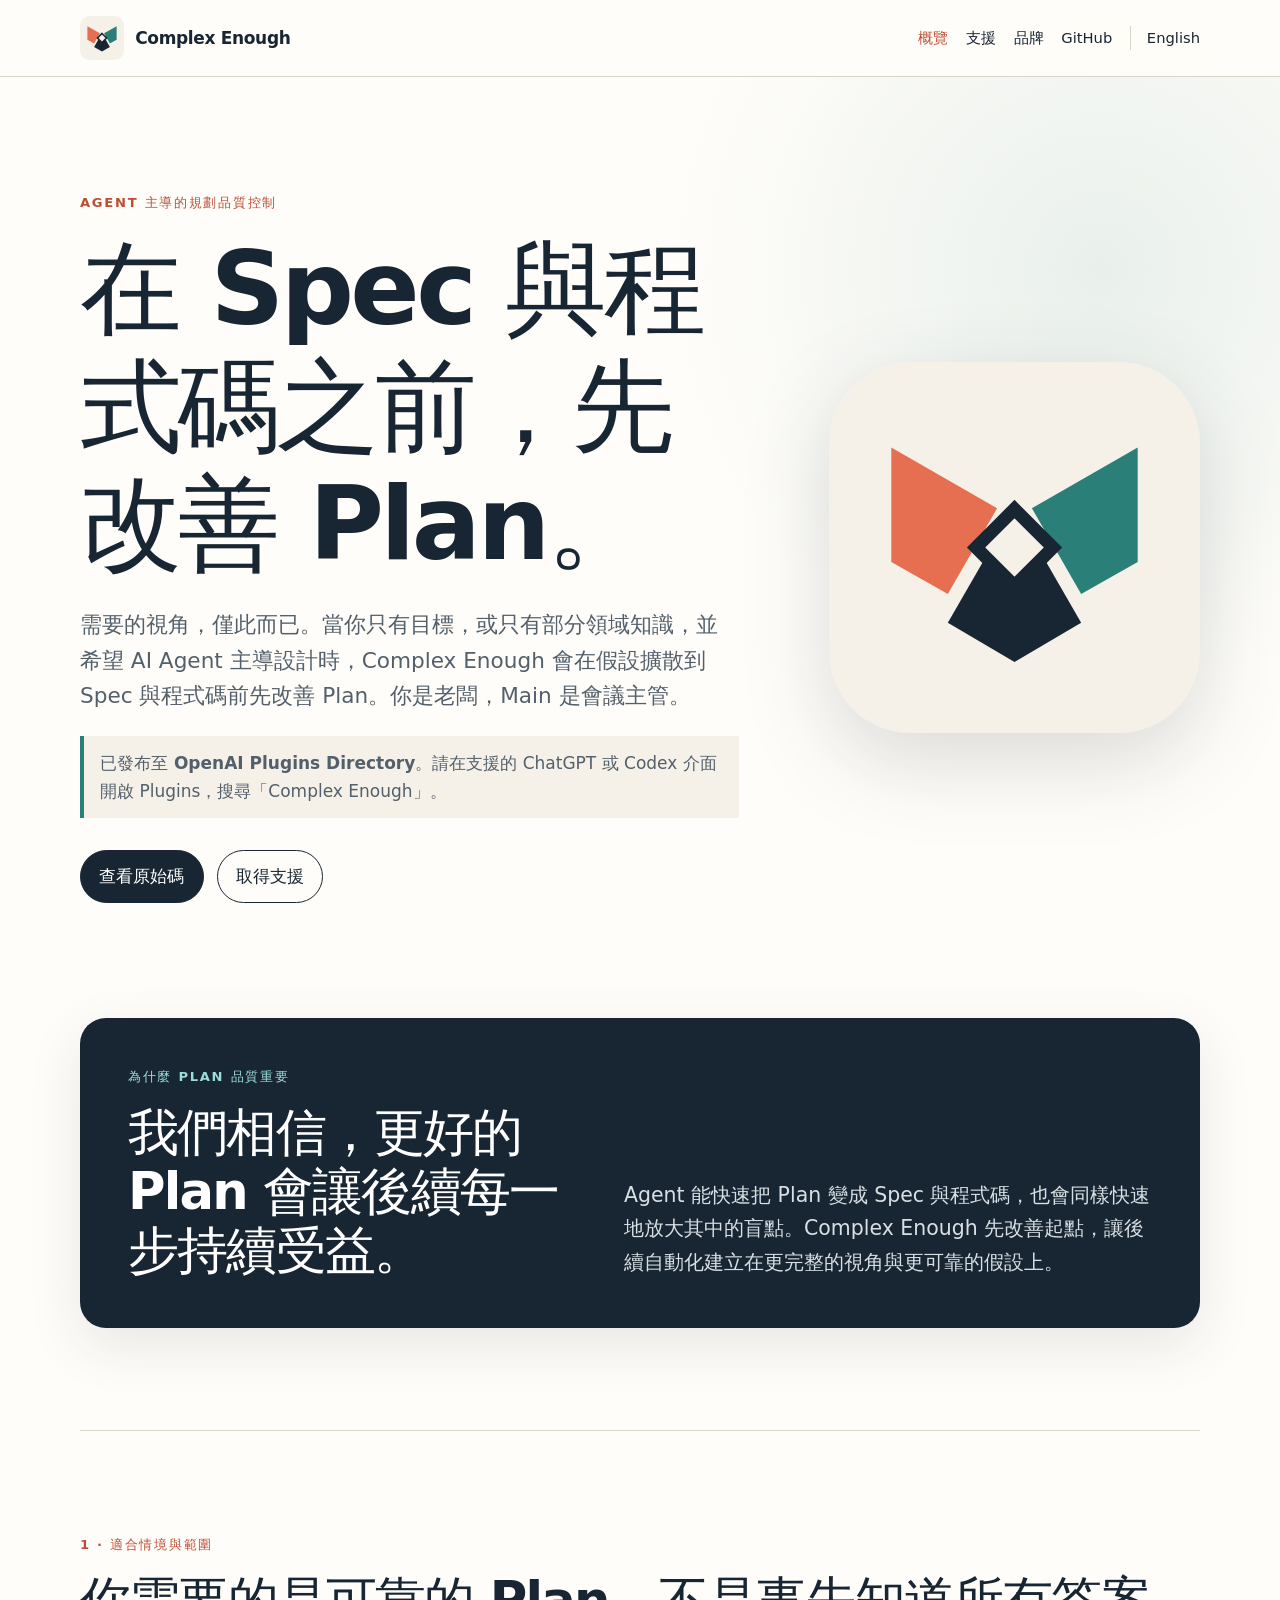
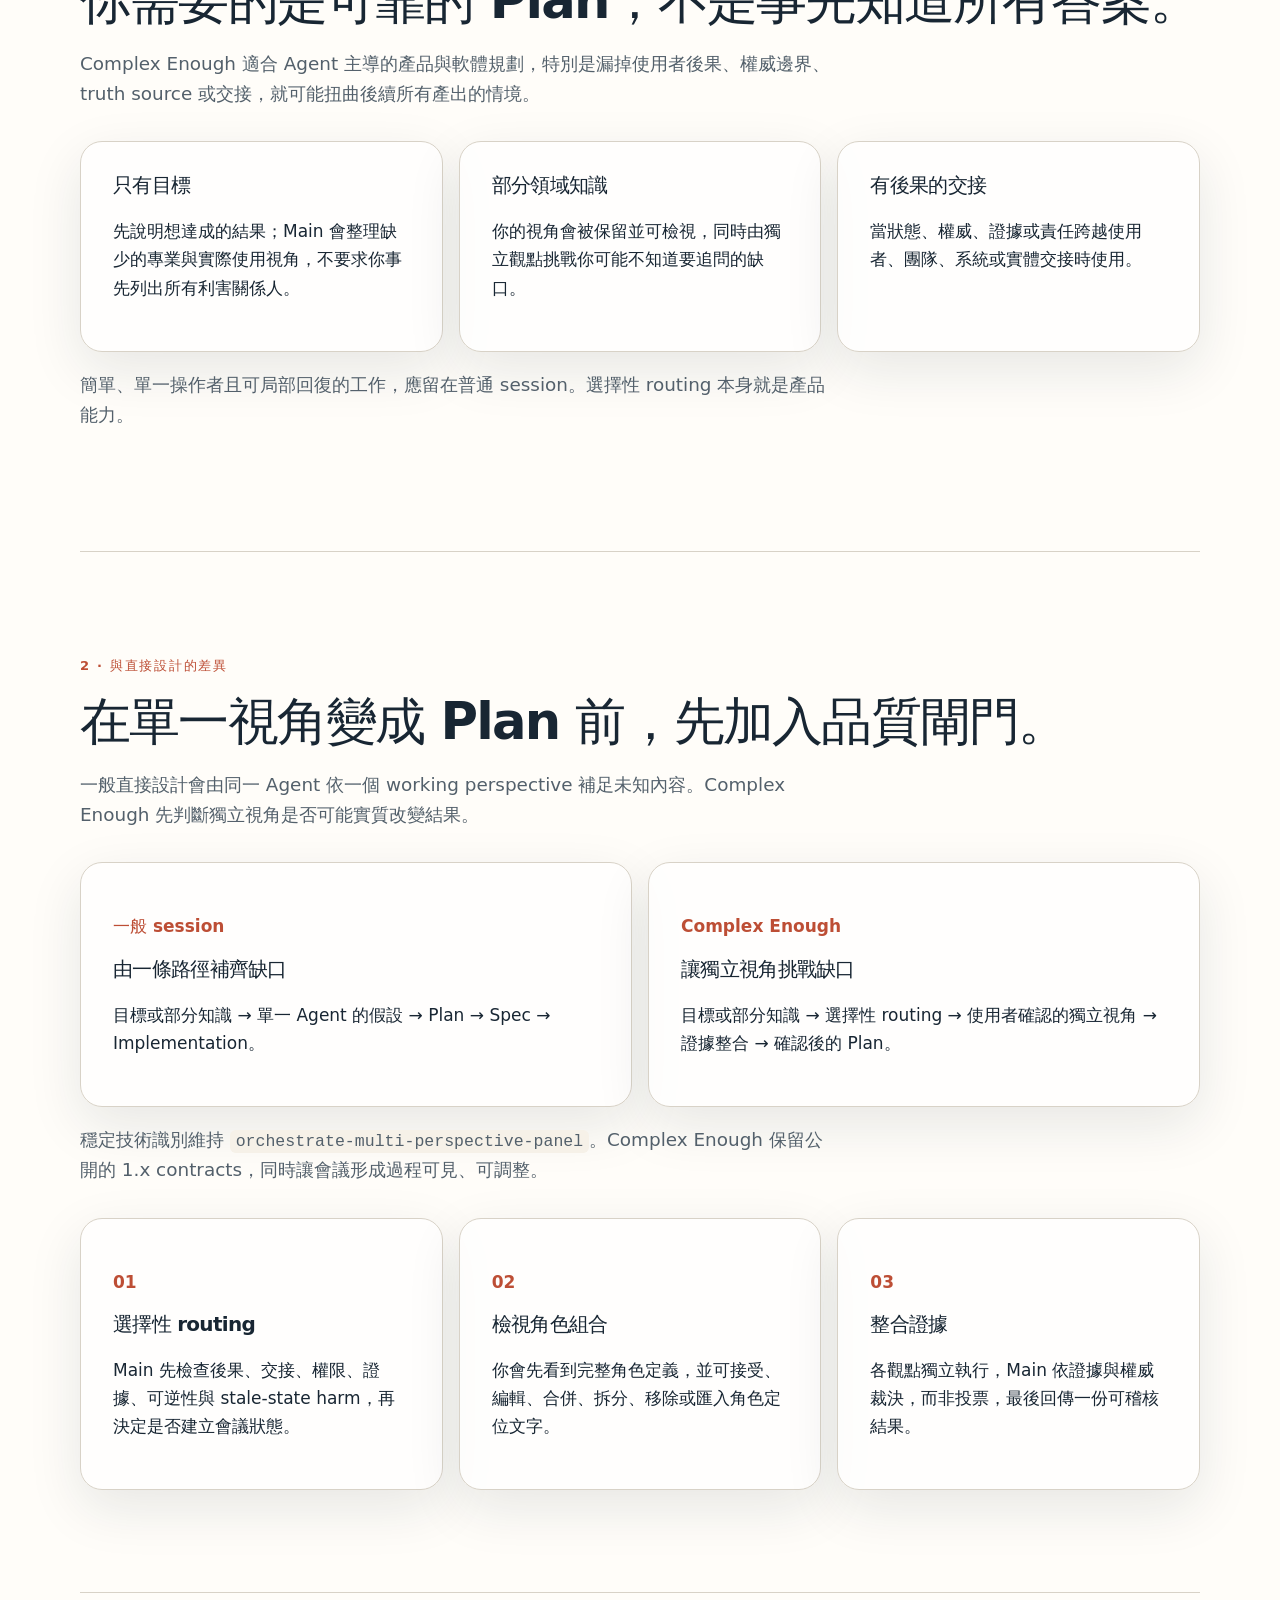
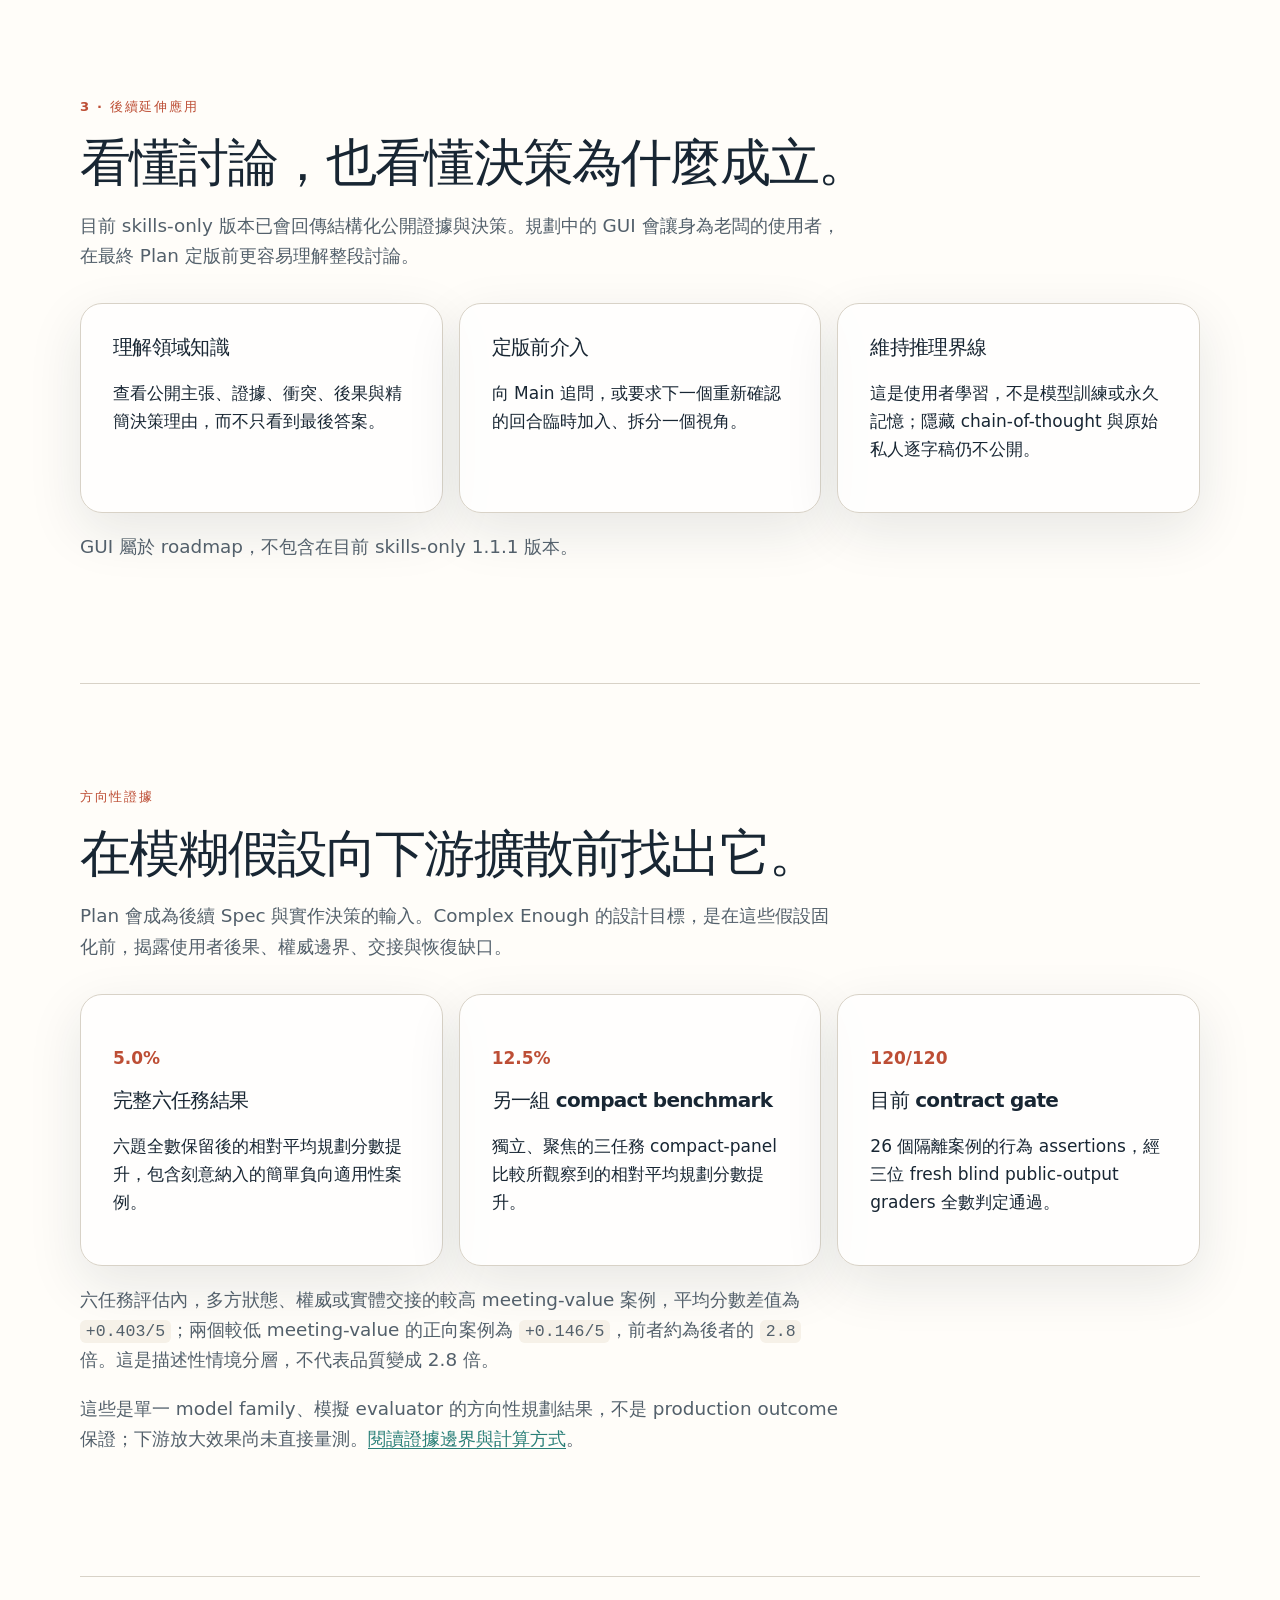
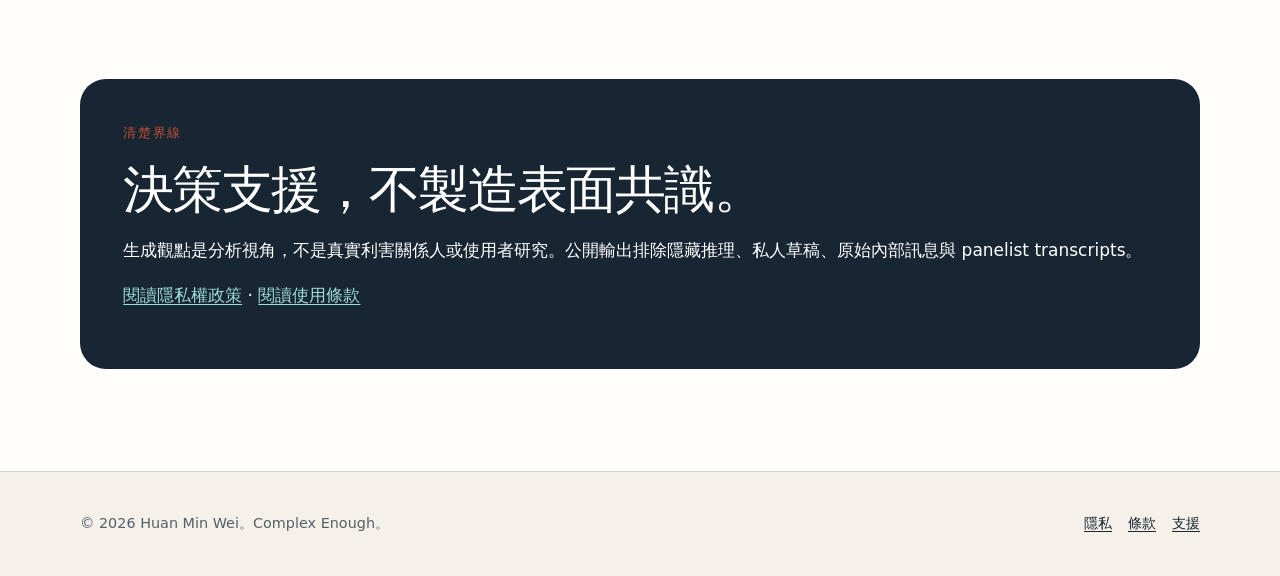
==== commit 1861218f: "docs: add the Better plans compound thesis" ====
--- a/site/zh-TW/index.html
+++ b/site/zh-TW/index.html
@@ -27,6 +27,10 @@
         <div class="actions"><a class="button" href="https://github.com/complex-enough/complex-enough">查看原始碼</a><a class="button secondary" href="support/">取得支援</a></div>
       </div>
       <img class="hero-mark" src="../assets/brand/mark.svg" alt="三個不同視角匯聚於清楚的中心">
+    </section>
+    <section class="thesis" aria-labelledby="thesis-heading">
+      <div><p class="eyebrow">為什麼 Plan 品質重要</p><h2 id="thesis-heading">我們相信，更好的 Plan 會讓後續每一步持續受益。</h2></div>
+      <p class="thesis-copy">Agent 能快速把 Plan 變成 Spec 與程式碼，也會同樣快速地放大其中的盲點。Complex Enough 先改善起點，讓後續自動化建立在更完整的視角與更可靠的假設上。</p>
     </section>
     <section class="section"><p class="eyebrow">1 · 適合情境與範圍</p><h2>你需要的是可靠的 Plan，不是事先知道所有答案。</h2>
       <p class="section-intro">Complex Enough 適合 Agent 主導的產品與軟體規劃，特別是漏掉使用者後果、權威邊界、truth source 或交接，就可能扭曲後續所有產出的情境。</p>
--- a/site/assets/css/site.css
+++ b/site/assets/css/site.css
@@ -127,6 +127,21 @@
   justify-self: center;
   filter: drop-shadow(0 28px 42px rgb(24 38 51 / 16%));
 }
+.thesis {
+  display: grid;
+  grid-template-columns: minmax(0, .9fr) minmax(0, 1.1fr);
+  align-items: end;
+  gap: clamp(1.5rem, 5vw, 5rem);
+  margin-bottom: clamp(4rem, 8vw, 7rem);
+  padding: clamp(1.8rem, 4vw, 3rem);
+  border-radius: 26px;
+  color: white;
+  background: var(--ink);
+  box-shadow: var(--shadow);
+}
+.thesis .eyebrow { color: #9cddd7; }
+.thesis h2 { margin: 0; }
+.thesis-copy { margin: 0; color: #d8e0e5; font-size: clamp(1.08rem, 2vw, 1.28rem); }
 .section { padding-block: clamp(4rem, 8vw, 7rem); border-top: 1px solid var(--line); }
 .section-intro { max-width: 760px; color: var(--slate); font-size: 1.15rem; }
 .grid { display: grid; grid-template-columns: repeat(3, 1fr); gap: 1rem; margin-top: 2rem; }
@@ -177,6 +192,7 @@
   .language-link { padding-left: 0; border-left: 0; }
   .hero { min-height: auto; grid-template-columns: 1fr; }
   .hero-mark { width: min(72vw, 320px); grid-row: 1; }
+  .thesis { grid-template-columns: 1fr; align-items: start; }
   .grid { grid-template-columns: 1fr; }
   .comparison-grid { grid-template-columns: 1fr; }
   .footer-inner { grid-template-columns: 1fr; }
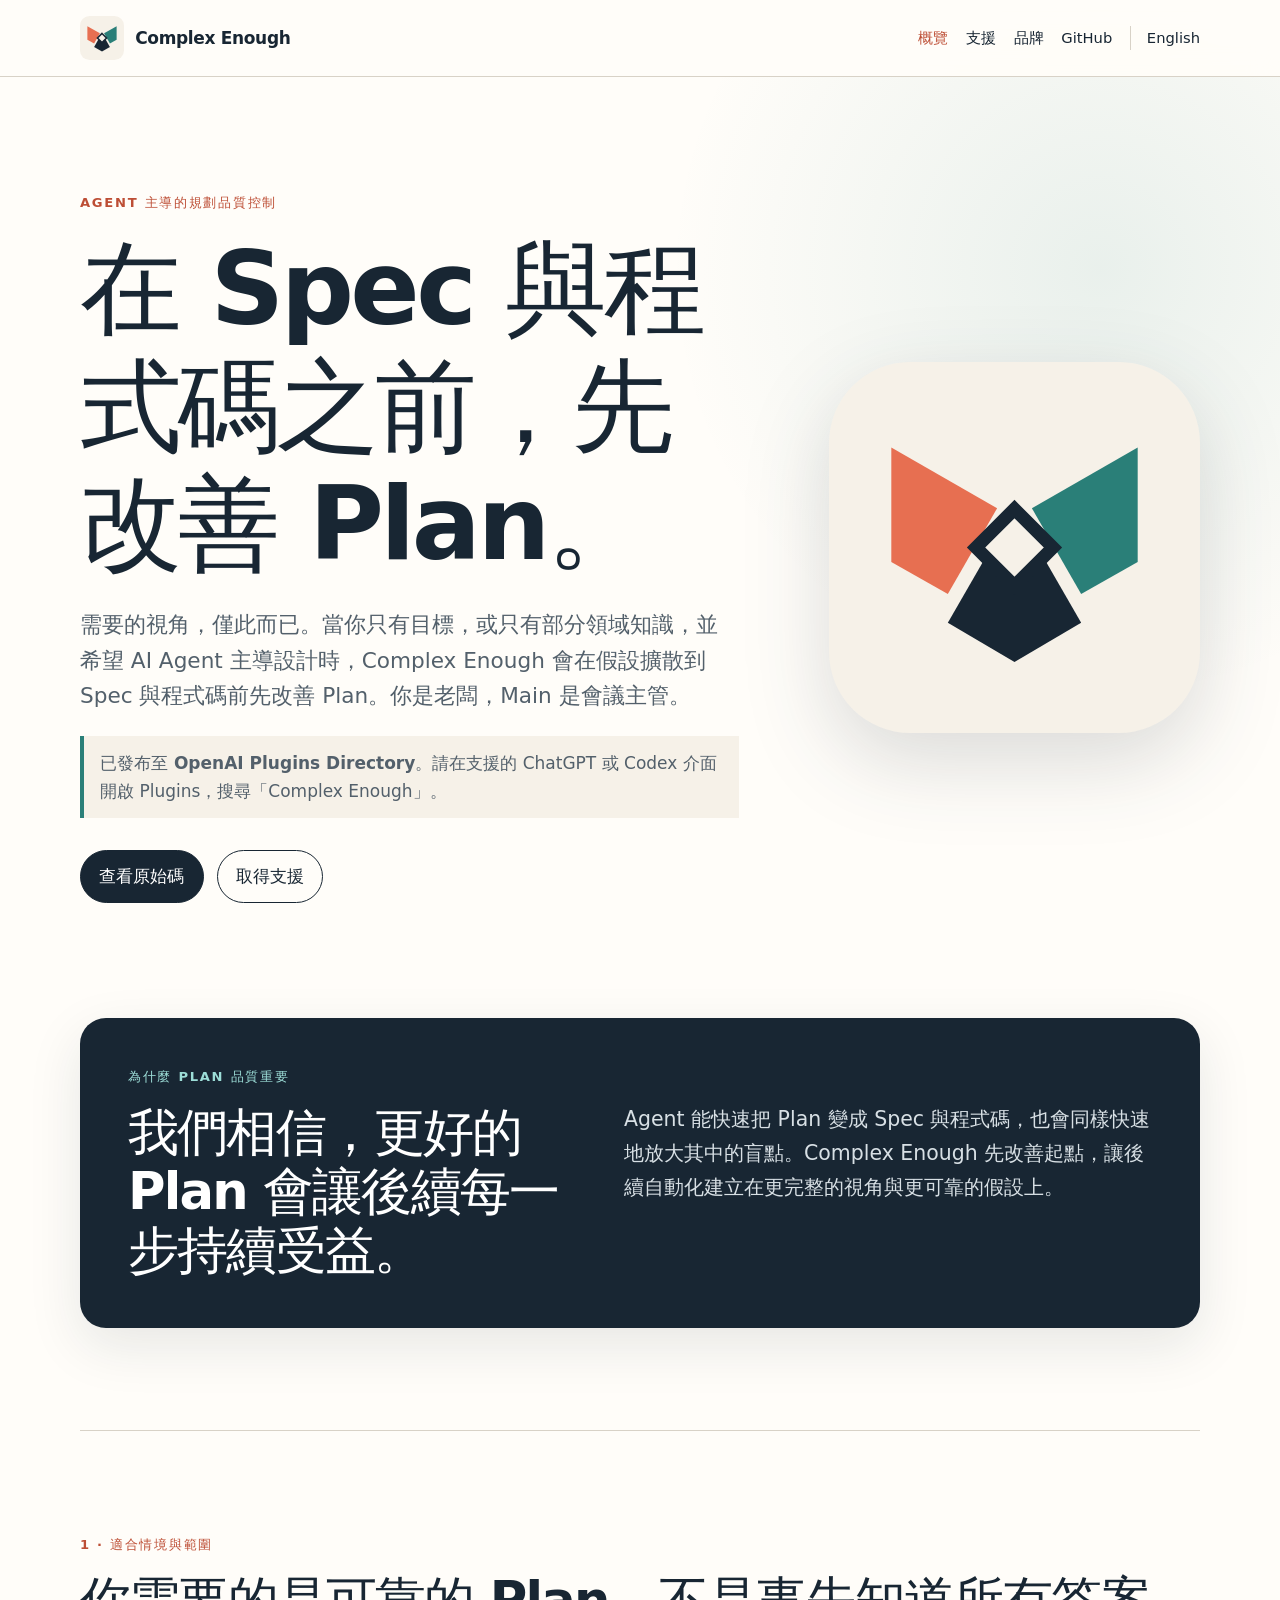
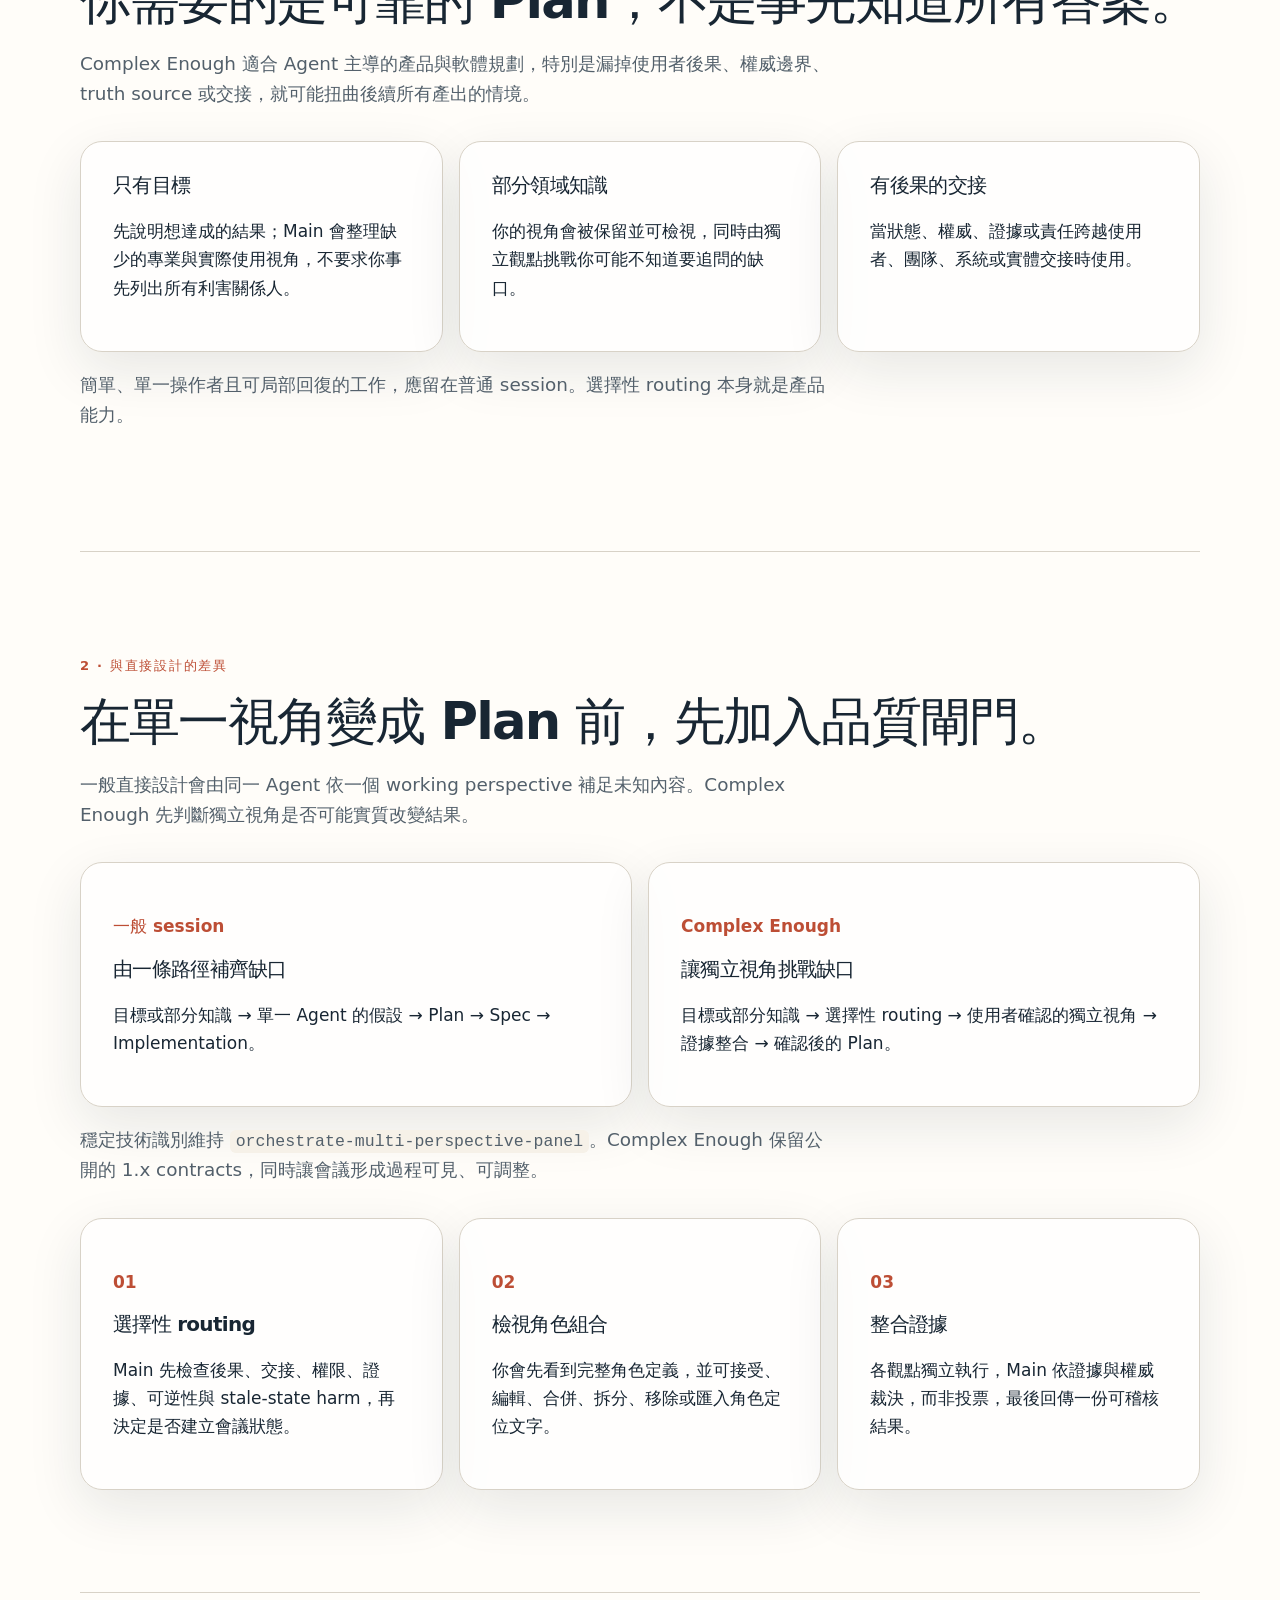
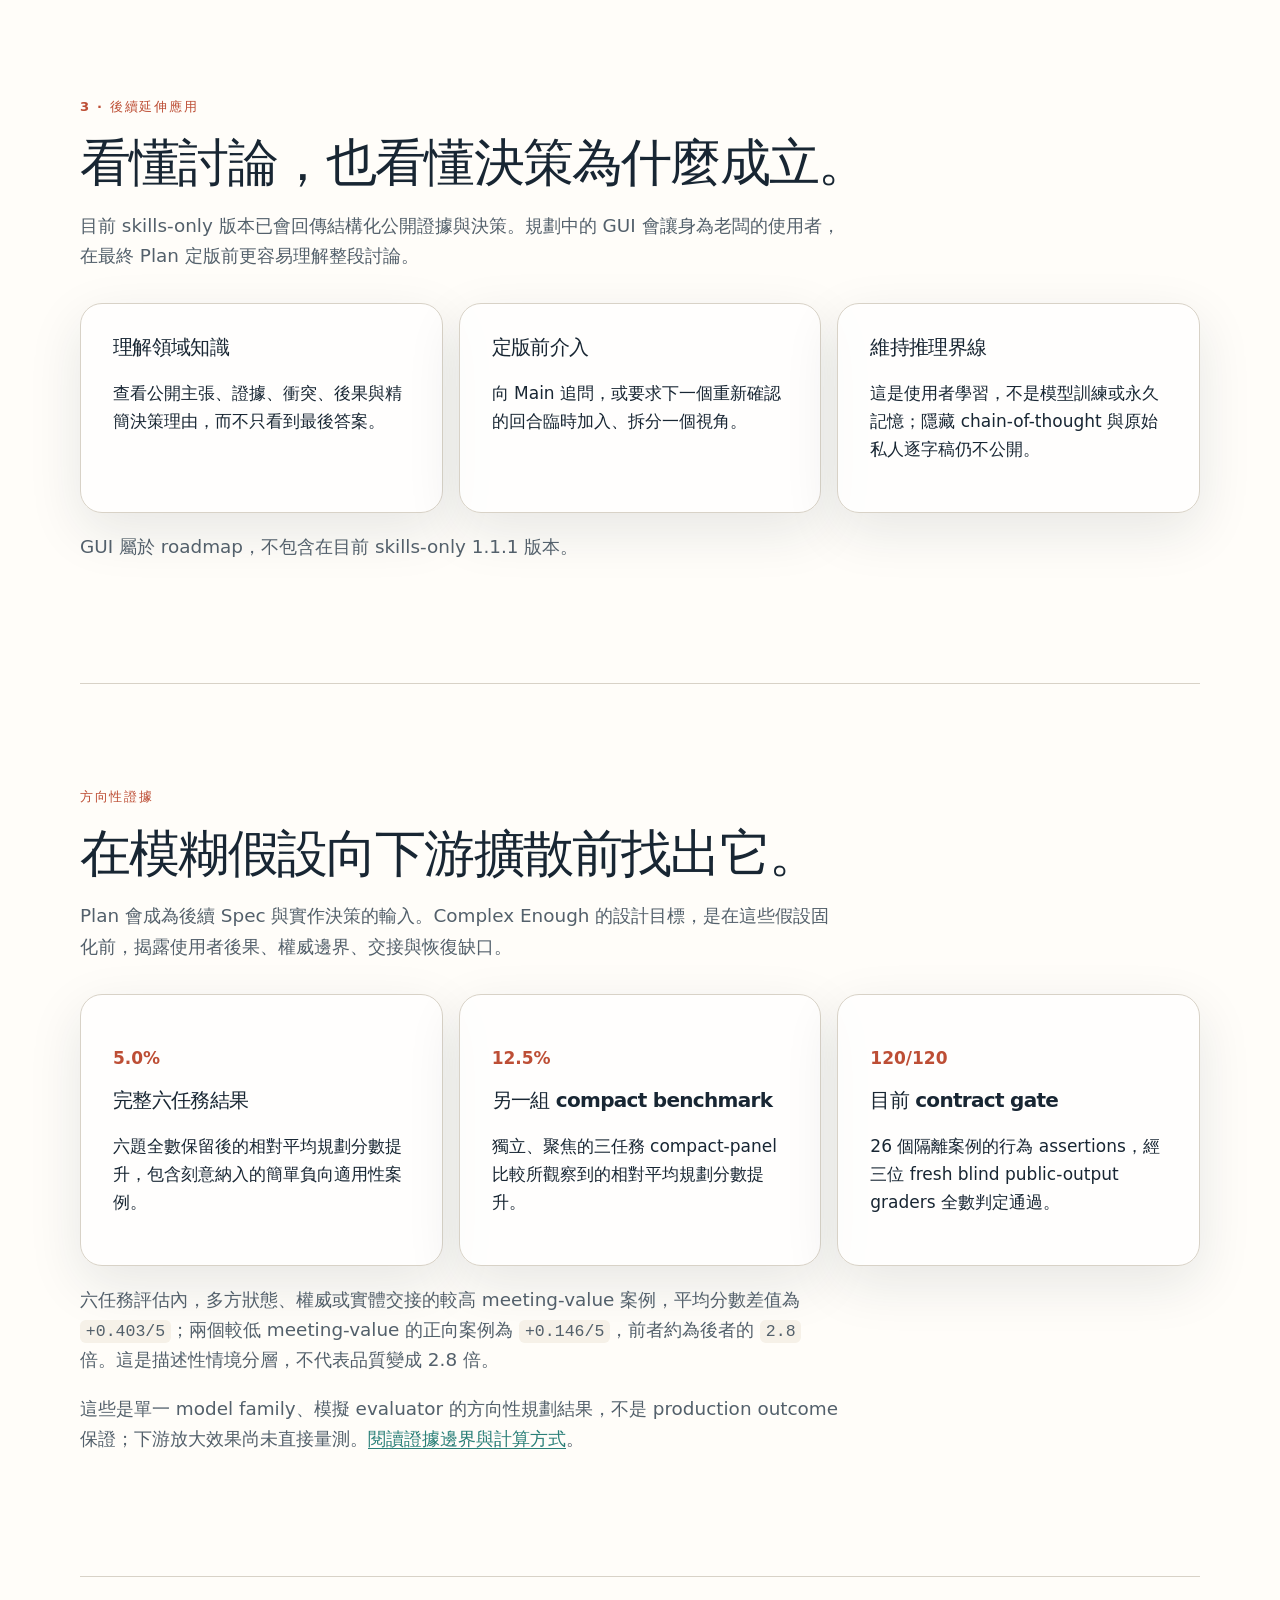
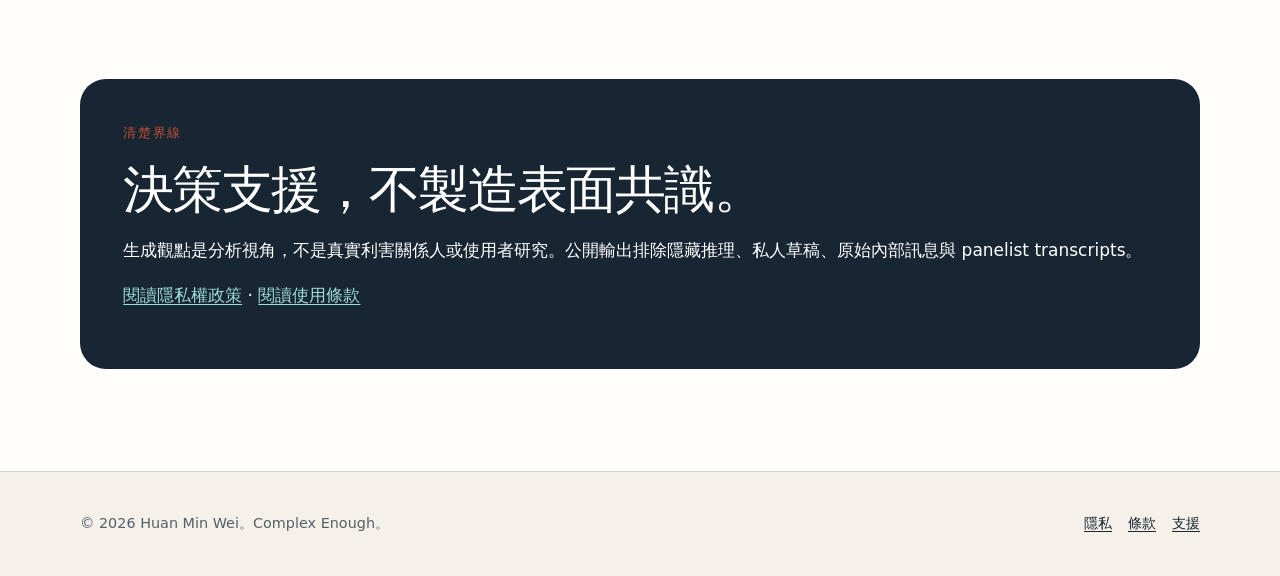
==== commit ecfe829f: "fix: align bilingual thesis content" ====
--- a/site/zh-TW/index.html
+++ b/site/zh-TW/index.html
@@ -29,7 +29,8 @@
       <img class="hero-mark" src="../assets/brand/mark.svg" alt="三個不同視角匯聚於清楚的中心">
     </section>
     <section class="thesis" aria-labelledby="thesis-heading">
-      <div><p class="eyebrow">為什麼 Plan 品質重要</p><h2 id="thesis-heading">我們相信，更好的 Plan 會讓後續每一步持續受益。</h2></div>
+      <p class="eyebrow">為什麼 Plan 品質重要</p>
+      <h2 id="thesis-heading">我們相信，更好的 Plan 會讓後續每一步持續受益。</h2>
       <p class="thesis-copy">Agent 能快速把 Plan 變成 Spec 與程式碼，也會同樣快速地放大其中的盲點。Complex Enough 先改善起點，讓後續自動化建立在更完整的視角與更可靠的假設上。</p>
     </section>
     <section class="section"><p class="eyebrow">1 · 適合情境與範圍</p><h2>你需要的是可靠的 Plan，不是事先知道所有答案。</h2>
--- a/site/assets/css/site.css
+++ b/site/assets/css/site.css
@@ -130,8 +130,9 @@
 .thesis {
   display: grid;
   grid-template-columns: minmax(0, .9fr) minmax(0, 1.1fr);
-  align-items: end;
-  gap: clamp(1.5rem, 5vw, 5rem);
+  align-items: start;
+  column-gap: clamp(1.5rem, 5vw, 5rem);
+  row-gap: 1rem;
   margin-bottom: clamp(4rem, 8vw, 7rem);
   padding: clamp(1.8rem, 4vw, 3rem);
   border-radius: 26px;
@@ -139,7 +140,7 @@
   background: var(--ink);
   box-shadow: var(--shadow);
 }
-.thesis .eyebrow { color: #9cddd7; }
+.thesis .eyebrow { grid-column: 1 / -1; margin: 0; color: #9cddd7; }
 .thesis h2 { margin: 0; }
 .thesis-copy { margin: 0; color: #d8e0e5; font-size: clamp(1.08rem, 2vw, 1.28rem); }
 .section { padding-block: clamp(4rem, 8vw, 7rem); border-top: 1px solid var(--line); }
@@ -192,7 +193,7 @@
   .language-link { padding-left: 0; border-left: 0; }
   .hero { min-height: auto; grid-template-columns: 1fr; }
   .hero-mark { width: min(72vw, 320px); grid-row: 1; }
-  .thesis { grid-template-columns: 1fr; align-items: start; }
+  .thesis { grid-template-columns: 1fr; }
   .grid { grid-template-columns: 1fr; }
   .comparison-grid { grid-template-columns: 1fr; }
   .footer-inner { grid-template-columns: 1fr; }
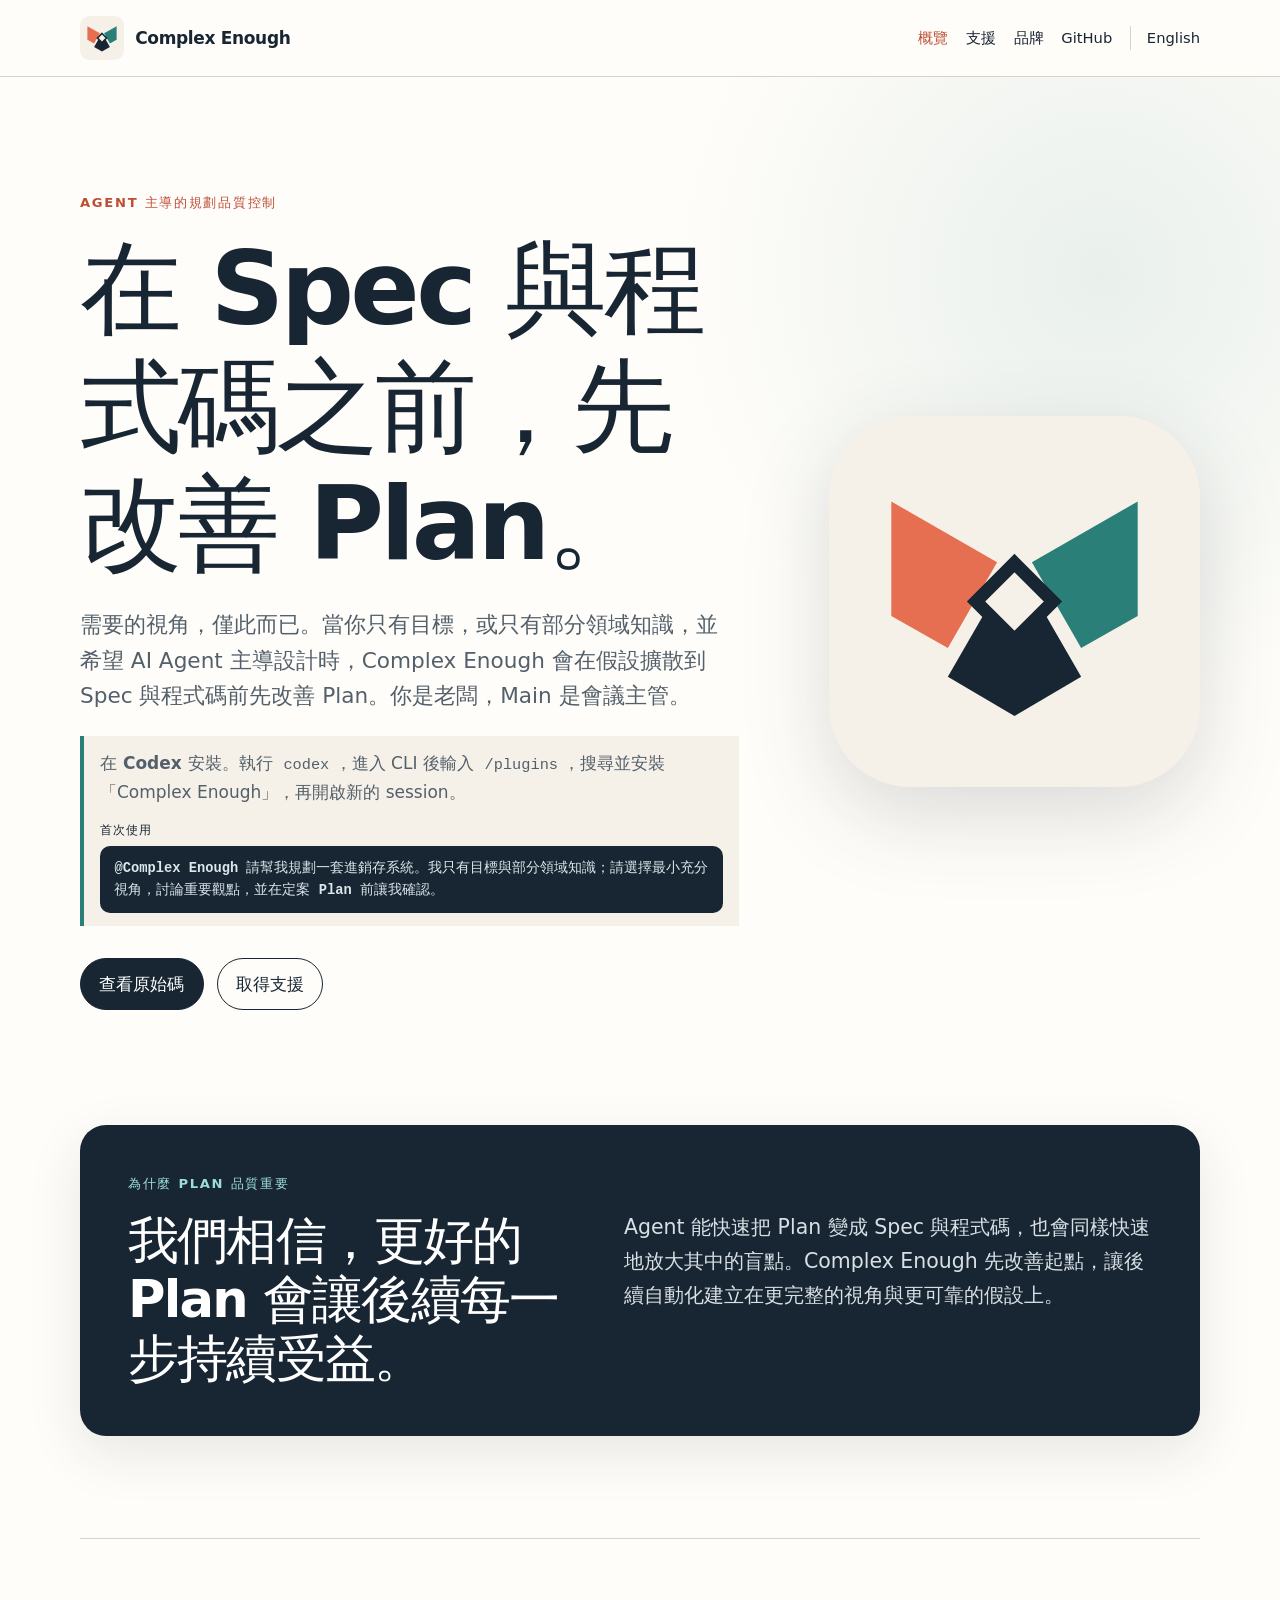
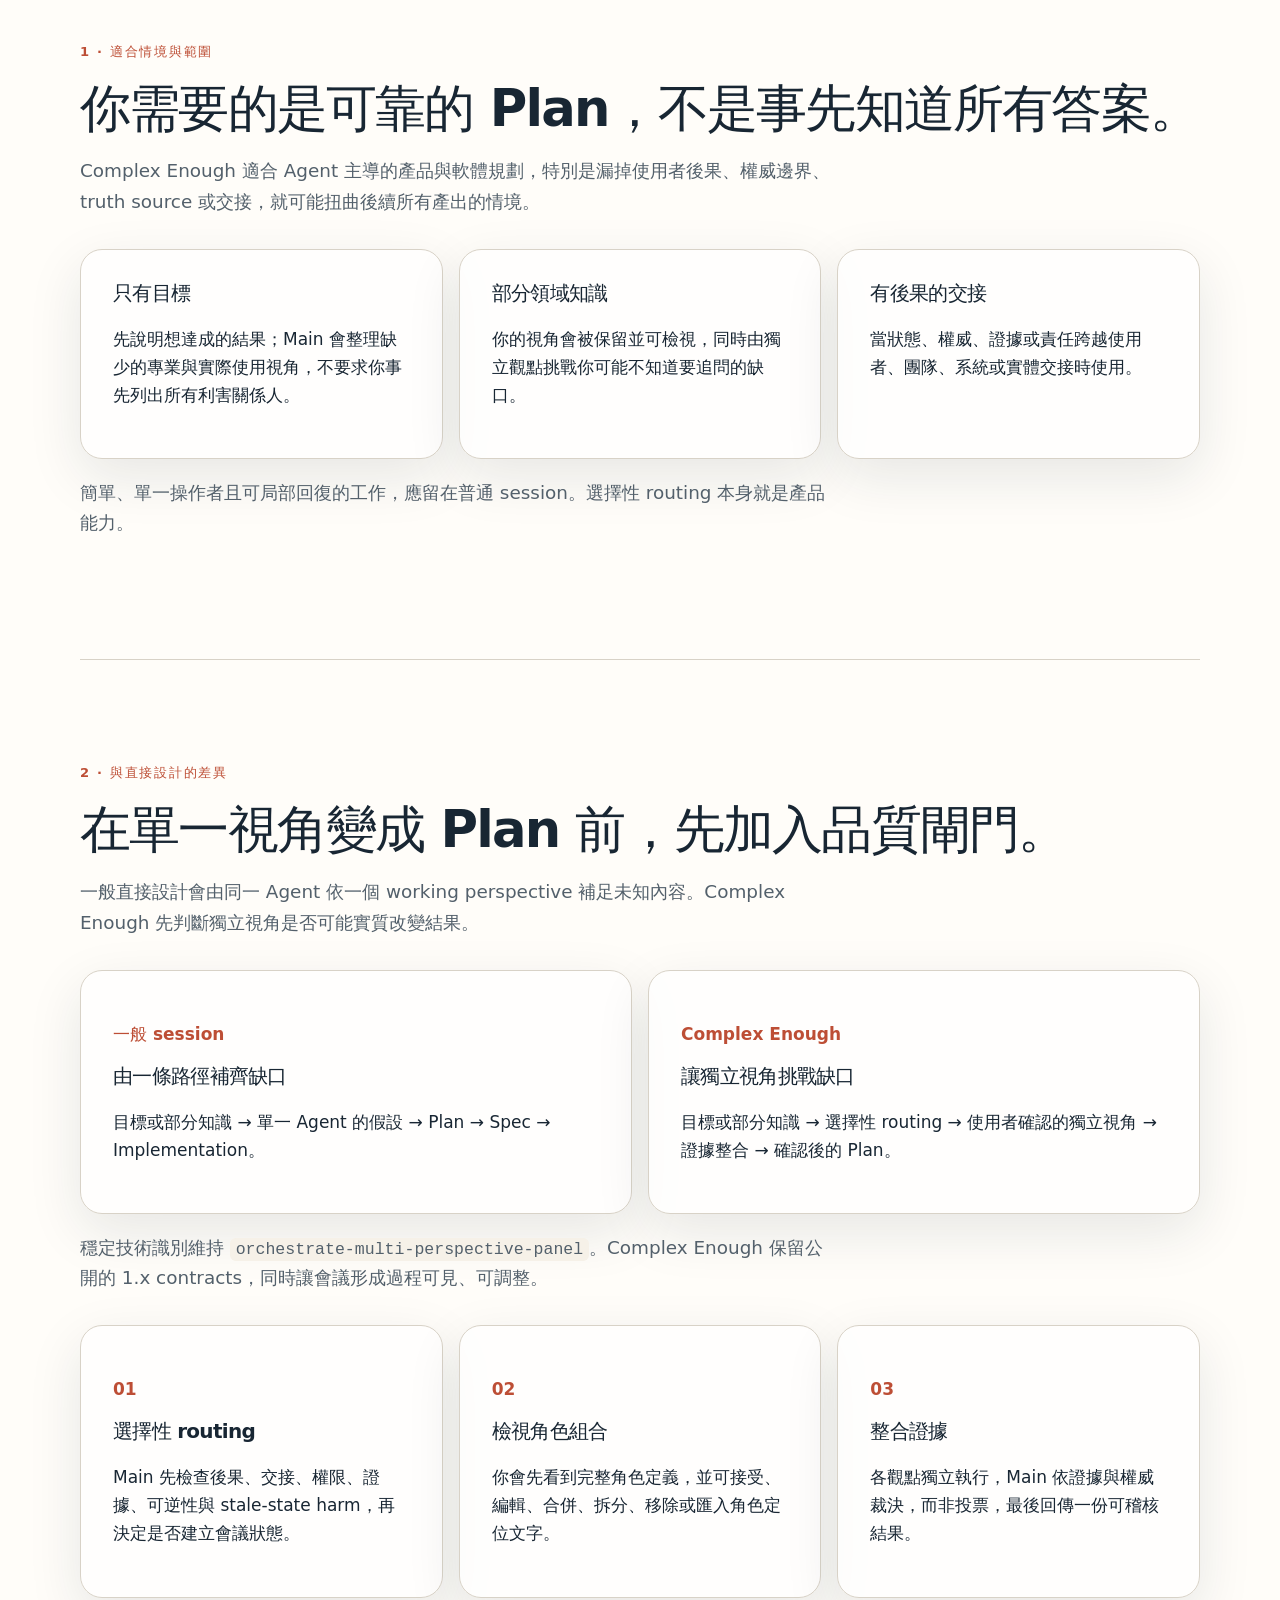
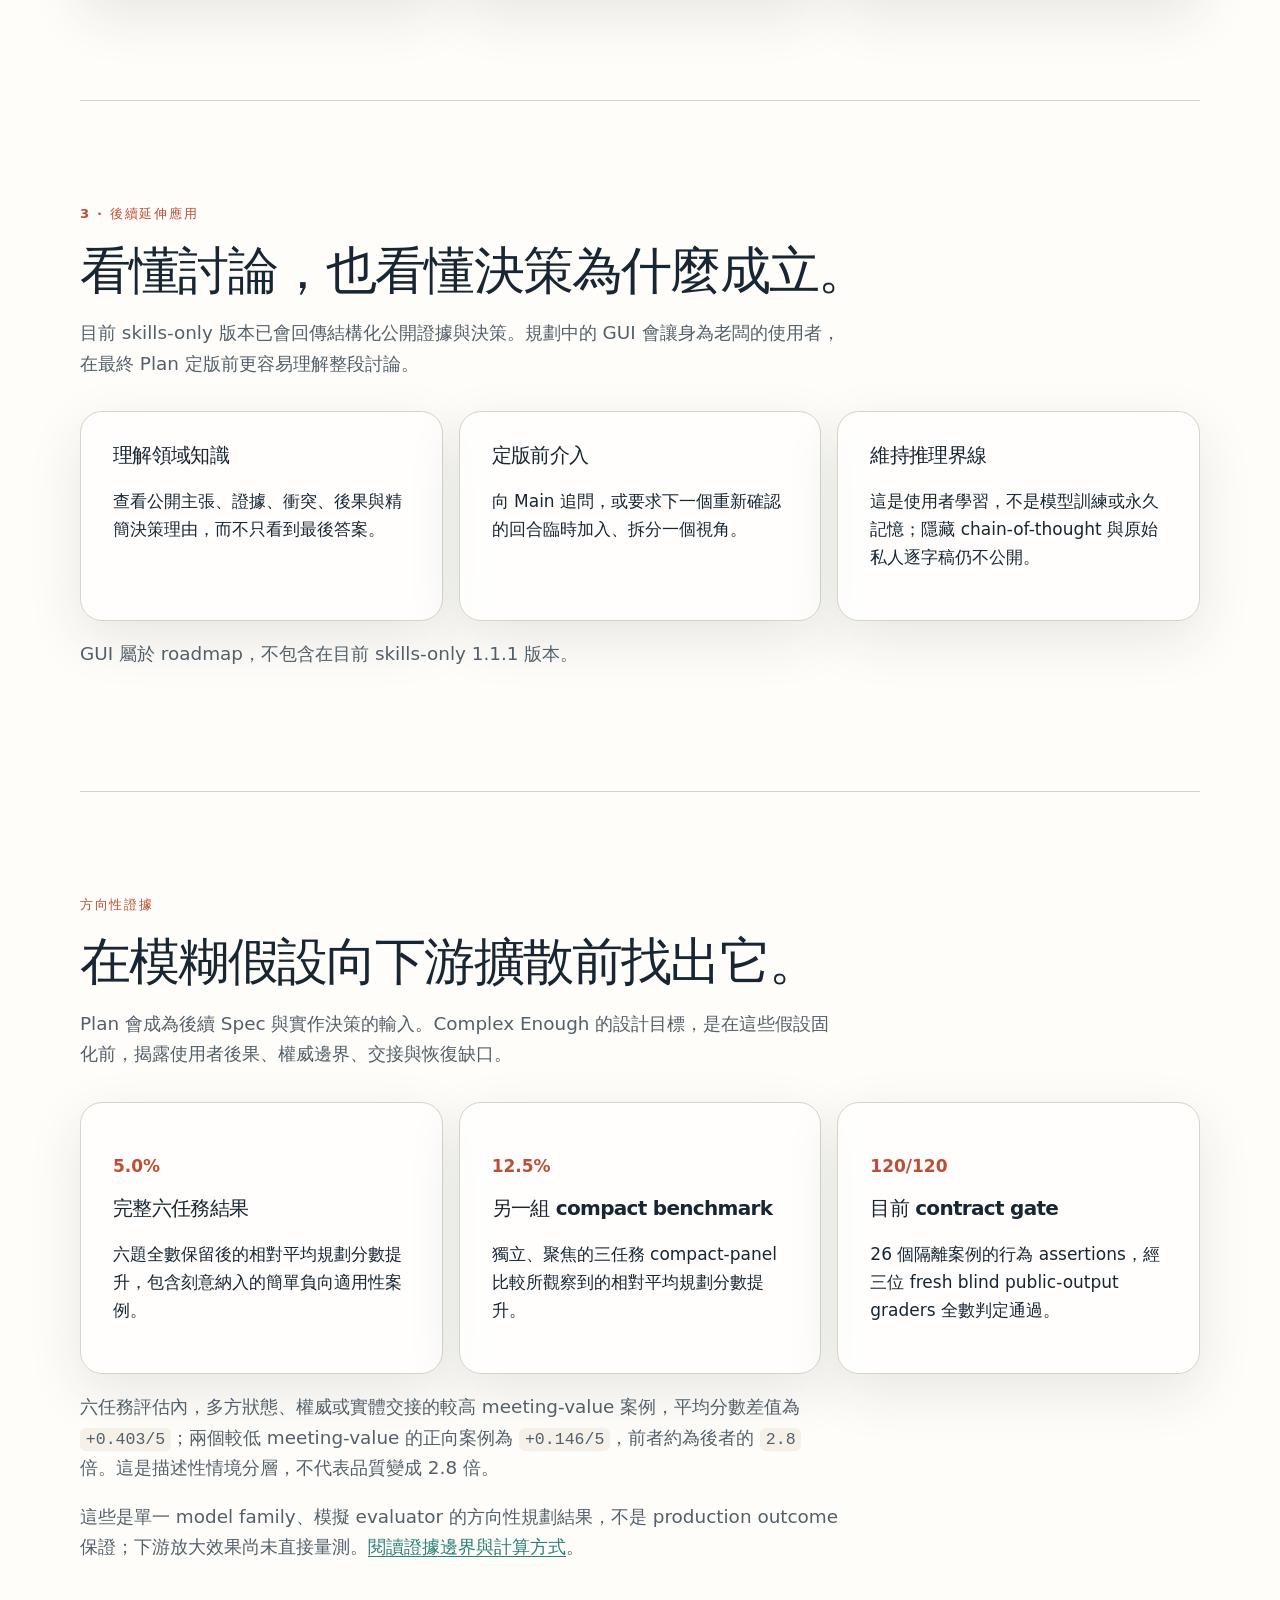
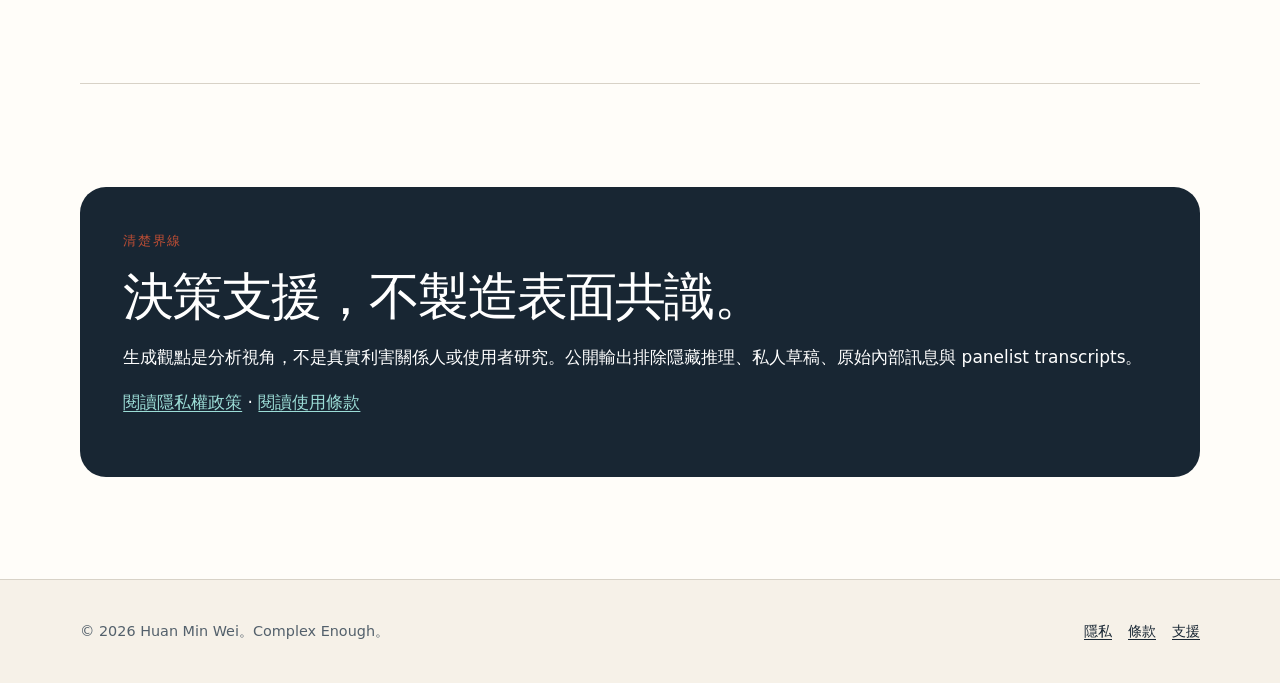
==== commit a46cc4ad: "docs: add Codex first-use guidance" ====
--- a/site/zh-TW/index.html
+++ b/site/zh-TW/index.html
@@ -23,7 +23,11 @@
     <section class="hero">
       <div><p class="eyebrow">Agent 主導的規劃品質控制</p><h1>在 Spec 與程式碼之前，先改善 Plan。</h1>
         <p class="lede">需要的視角，僅此而已。當你只有目標，或只有部分領域知識，並希望 AI Agent 主導設計時，Complex Enough 會在假設擴散到 Spec 與程式碼前先改善 Plan。你是老闆，Main 是會議主管。</p>
-        <p class="availability-note"><strong>已發布至 OpenAI Plugins Directory。</strong>請在支援的 ChatGPT 或 Codex 介面開啟 Plugins，搜尋「Complex Enough」。</p>
+        <div class="availability-note">
+          <p><strong>在 Codex 安裝。</strong>執行 <code>codex</code>，進入 CLI 後輸入 <code>/plugins</code>，搜尋並安裝「Complex Enough」，再開啟新的 session。</p>
+          <p class="example-label">首次使用</p>
+          <pre class="prompt-example" aria-label="Complex Enough 使用範例"><code>@Complex Enough 請幫我規劃一套進銷存系統。我只有目標與部分領域知識；請選擇最小充分視角，討論重要觀點，並在定案 Plan 前讓我確認。</code></pre>
+        </div>
         <div class="actions"><a class="button" href="https://github.com/complex-enough/complex-enough">查看原始碼</a><a class="button secondary" href="support/">取得支援</a></div>
       </div>
       <img class="hero-mark" src="../assets/brand/mark.svg" alt="三個不同視角匯聚於清楚的中心">
--- a/site/assets/css/site.css
+++ b/site/assets/css/site.css
@@ -106,6 +106,26 @@
   color: var(--slate);
   background: var(--warm);
 }
+.availability-note p { margin: 0; }
+.availability-note .example-label {
+  margin-top: .85rem;
+  color: var(--ink);
+  font-size: .78rem;
+  font-weight: 800;
+  letter-spacing: .08em;
+  text-transform: uppercase;
+}
+.prompt-example {
+  margin: .35rem 0 0;
+  padding: .75rem .9rem;
+  border-radius: 10px;
+  color: #dce7eb;
+  background: var(--ink);
+  font: 600 .86rem/1.55 ui-monospace, SFMono-Regular, Consolas, monospace;
+  overflow-wrap: anywhere;
+  white-space: pre-wrap;
+}
+.prompt-example code { padding: 0; color: inherit; background: transparent; font: inherit; }
 .actions { display: flex; flex-wrap: wrap; gap: .8rem; margin-top: 2rem; }
 .button {
   display: inline-flex;
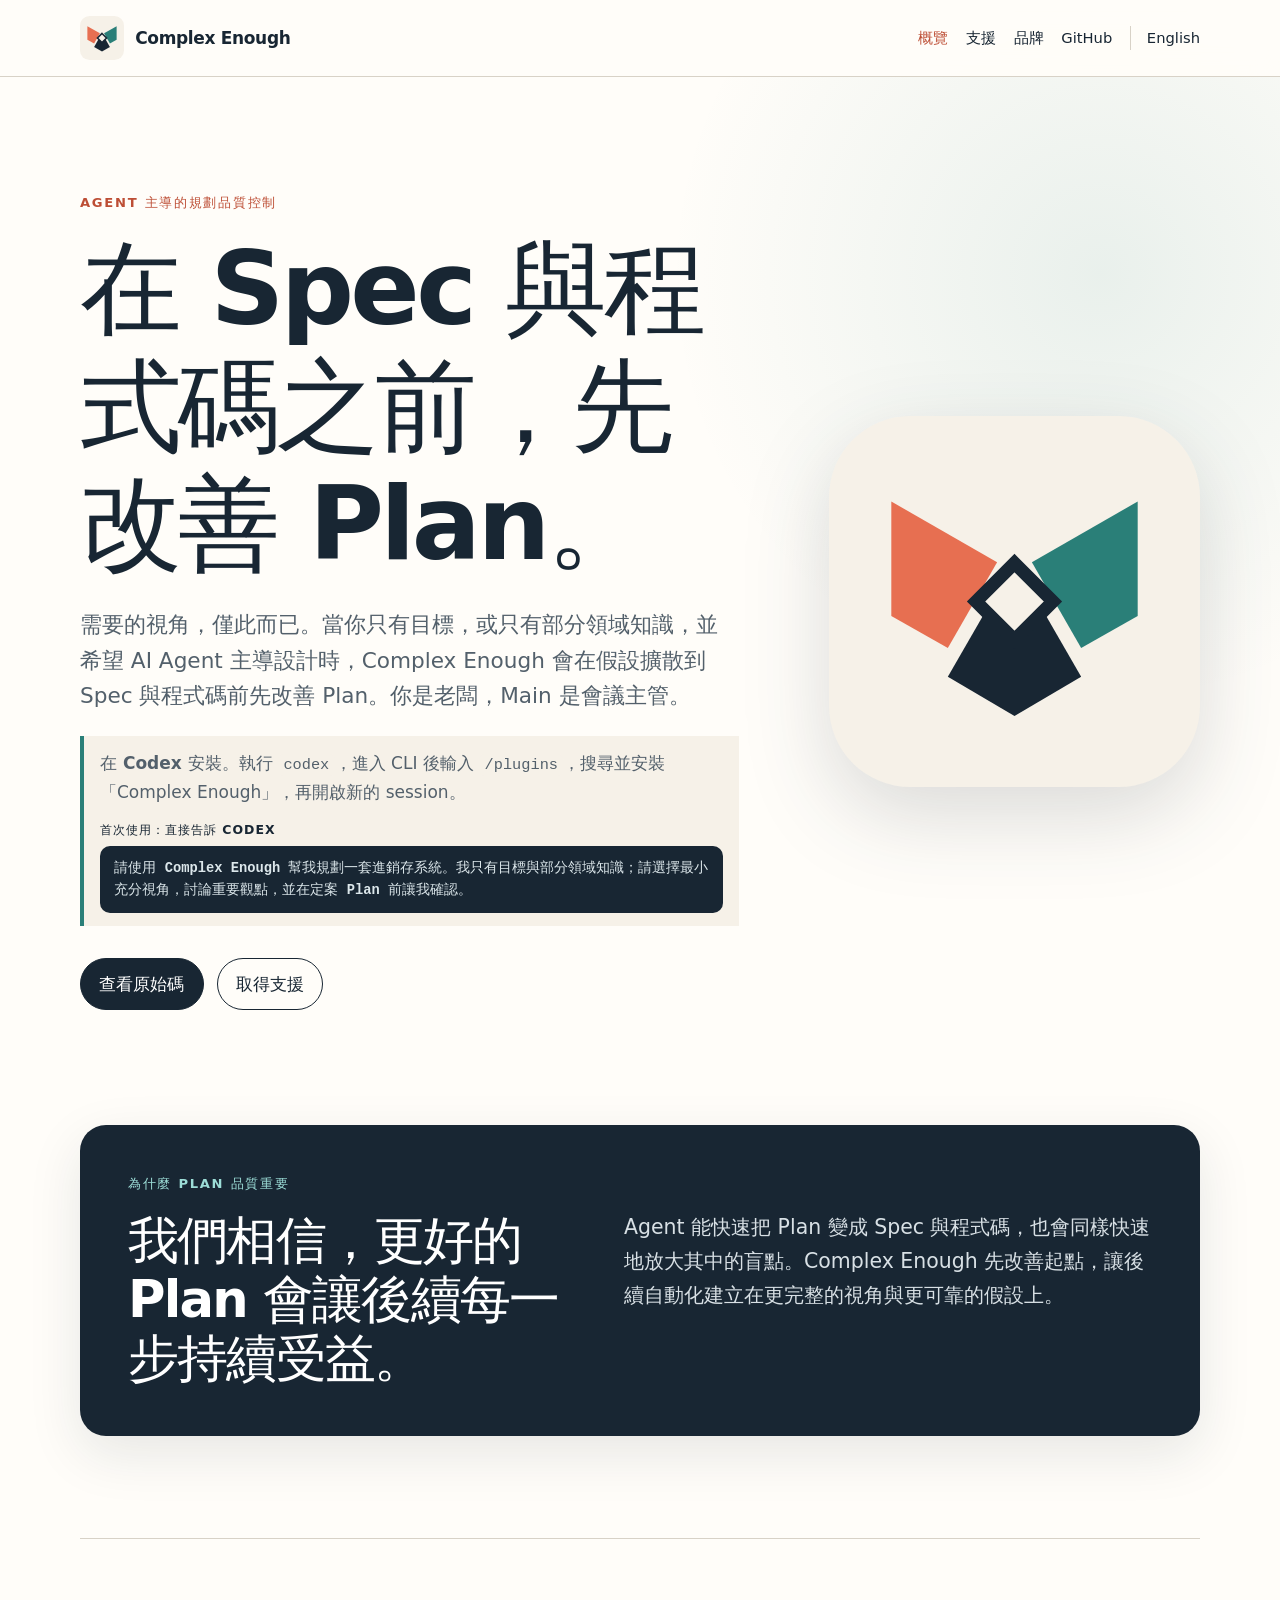
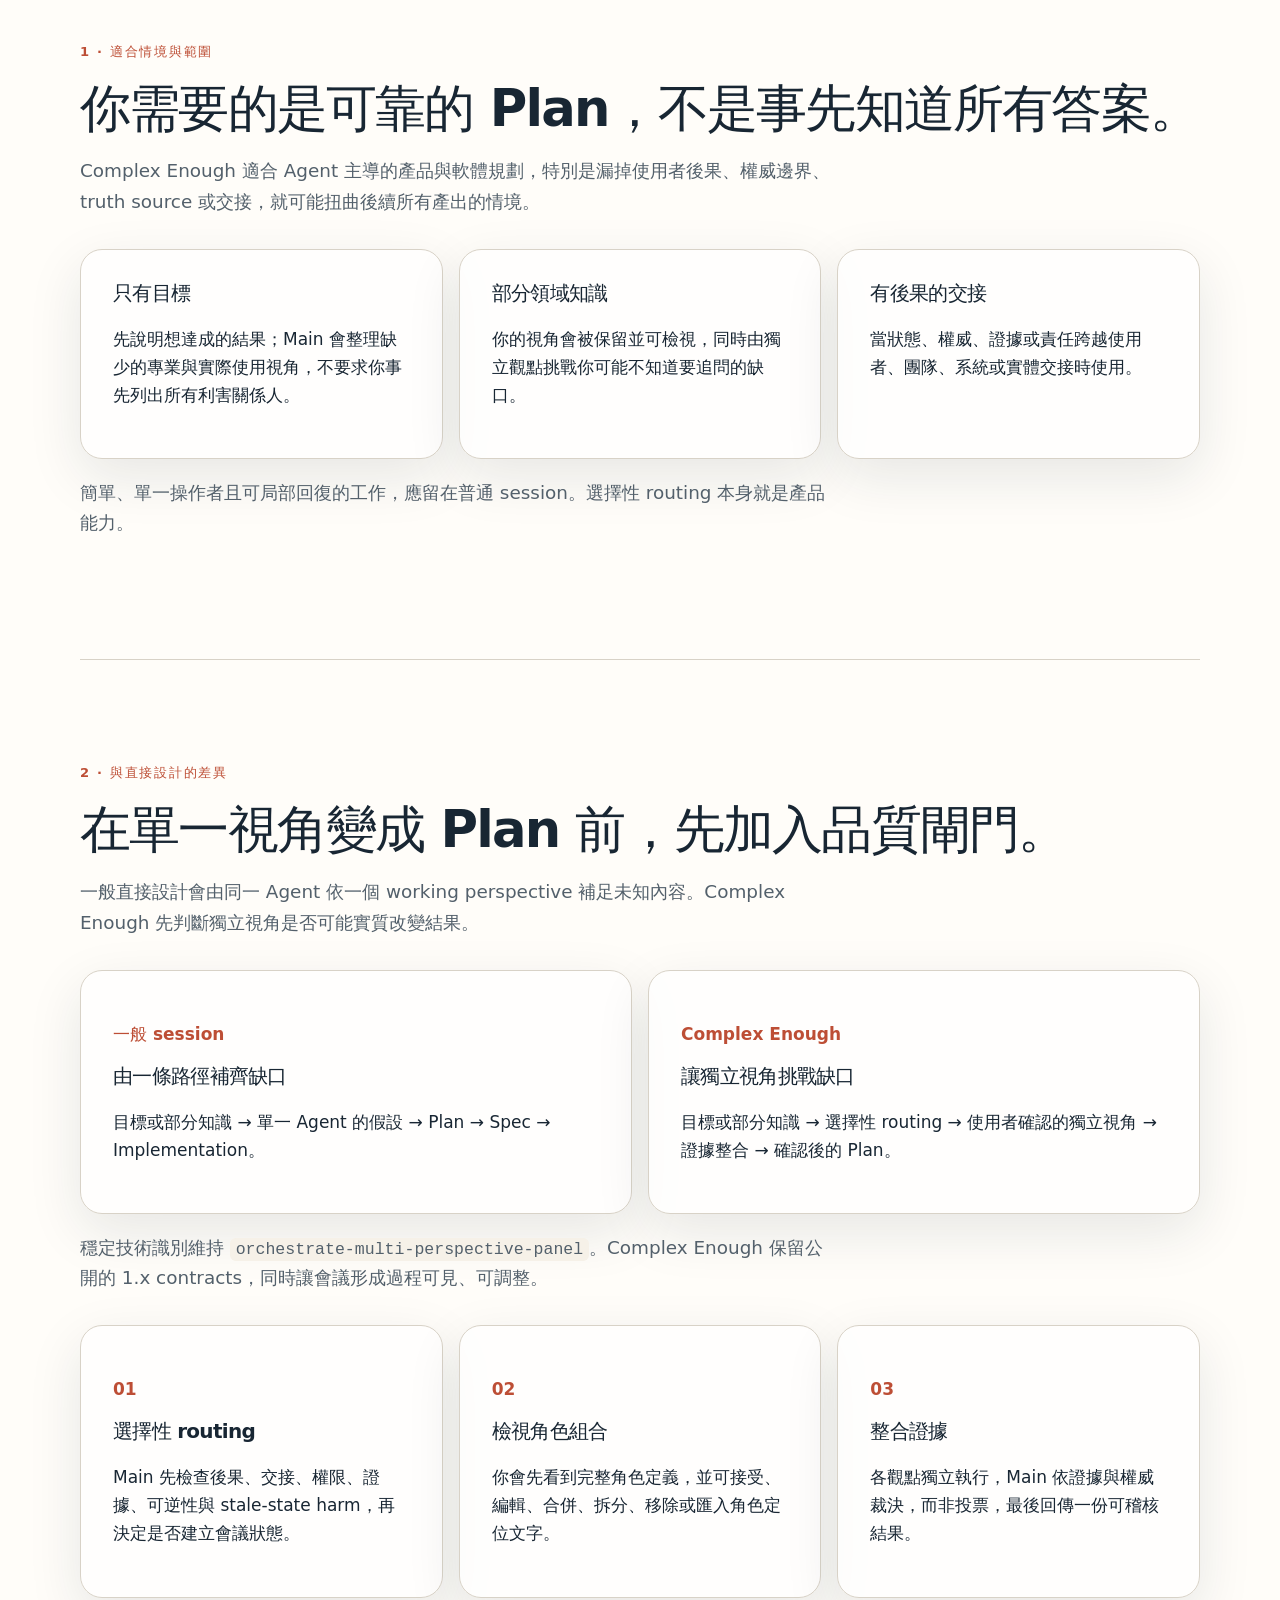
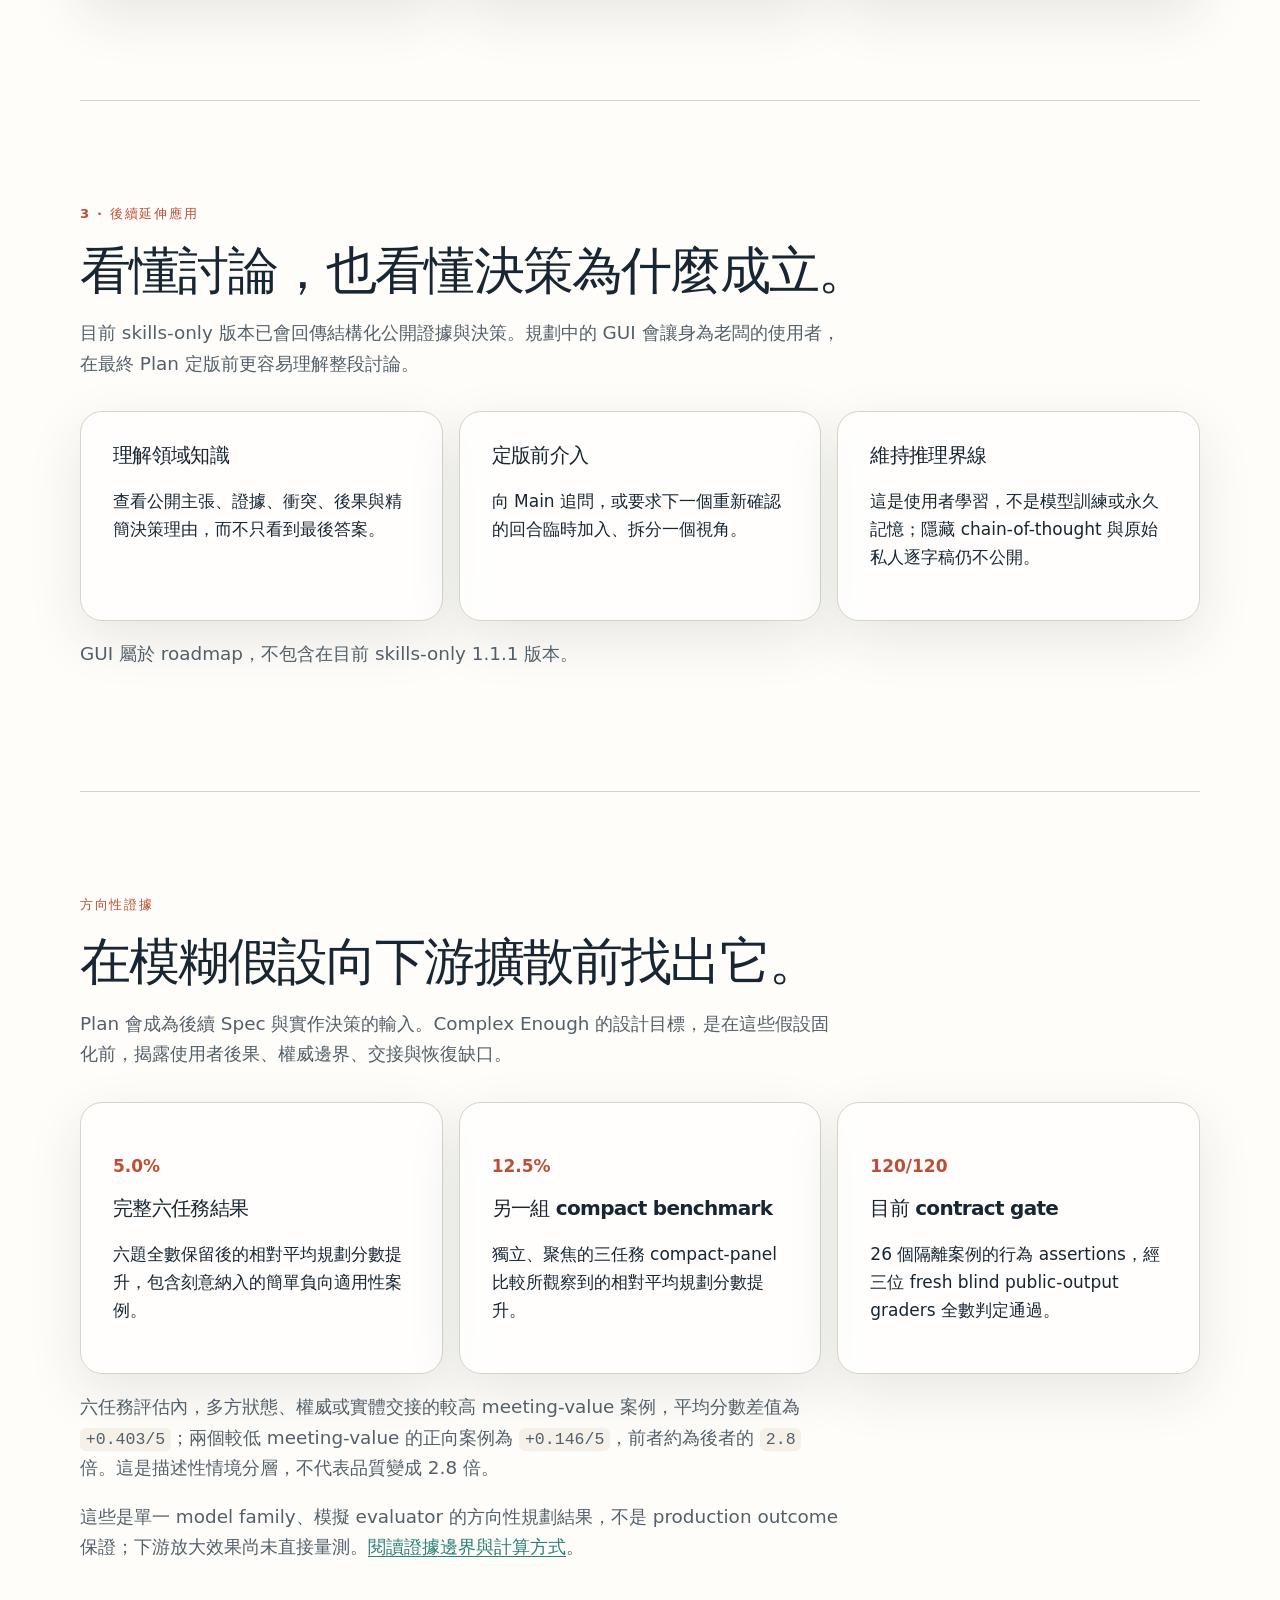
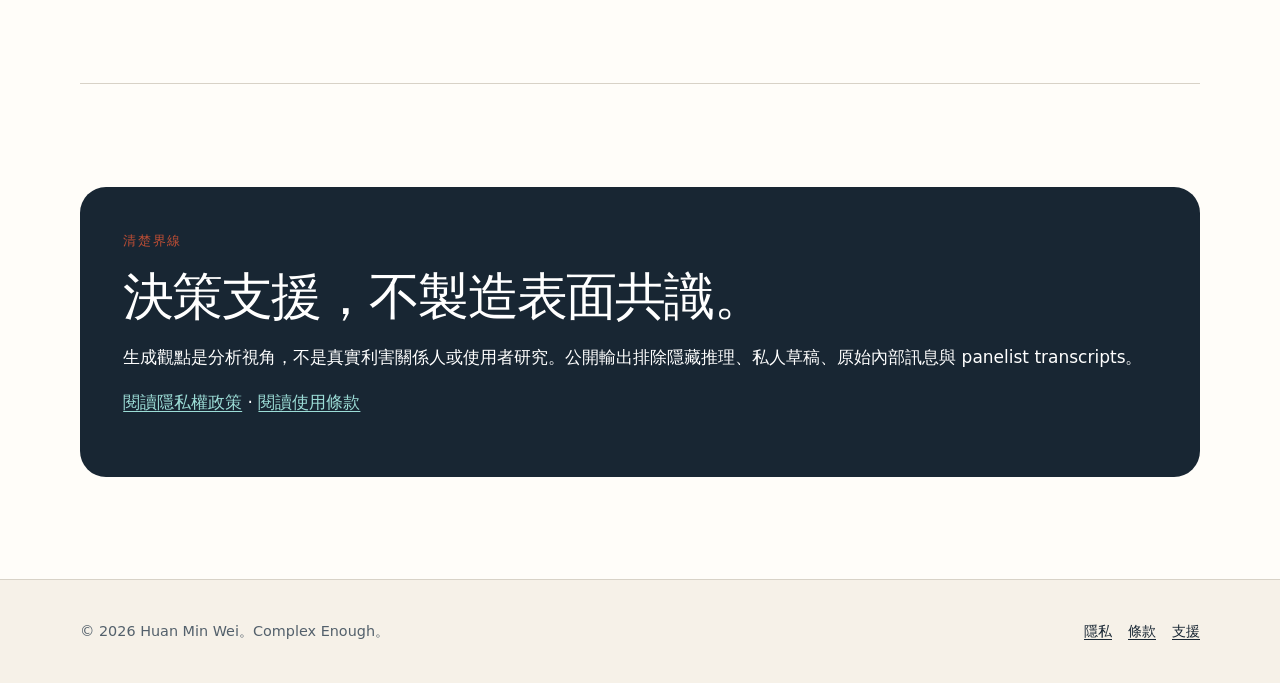
==== commit e92612b6: "docs: use discoverable Codex plugin guidance" ====
--- a/site/zh-TW/index.html
+++ b/site/zh-TW/index.html
@@ -25,8 +25,8 @@
         <p class="lede">需要的視角，僅此而已。當你只有目標，或只有部分領域知識，並希望 AI Agent 主導設計時，Complex Enough 會在假設擴散到 Spec 與程式碼前先改善 Plan。你是老闆，Main 是會議主管。</p>
         <div class="availability-note">
           <p><strong>在 Codex 安裝。</strong>執行 <code>codex</code>，進入 CLI 後輸入 <code>/plugins</code>，搜尋並安裝「Complex Enough」，再開啟新的 session。</p>
-          <p class="example-label">首次使用</p>
-          <pre class="prompt-example" aria-label="Complex Enough 使用範例"><code>@Complex Enough 請幫我規劃一套進銷存系統。我只有目標與部分領域知識；請選擇最小充分視角，討論重要觀點，並在定案 Plan 前讓我確認。</code></pre>
+          <p class="example-label">首次使用：直接告訴 Codex</p>
+          <pre class="prompt-example" aria-label="Complex Enough 使用範例"><code>請使用 Complex Enough 幫我規劃一套進銷存系統。我只有目標與部分領域知識；請選擇最小充分視角，討論重要觀點，並在定案 Plan 前讓我確認。</code></pre>
         </div>
         <div class="actions"><a class="button" href="https://github.com/complex-enough/complex-enough">查看原始碼</a><a class="button secondary" href="support/">取得支援</a></div>
       </div>
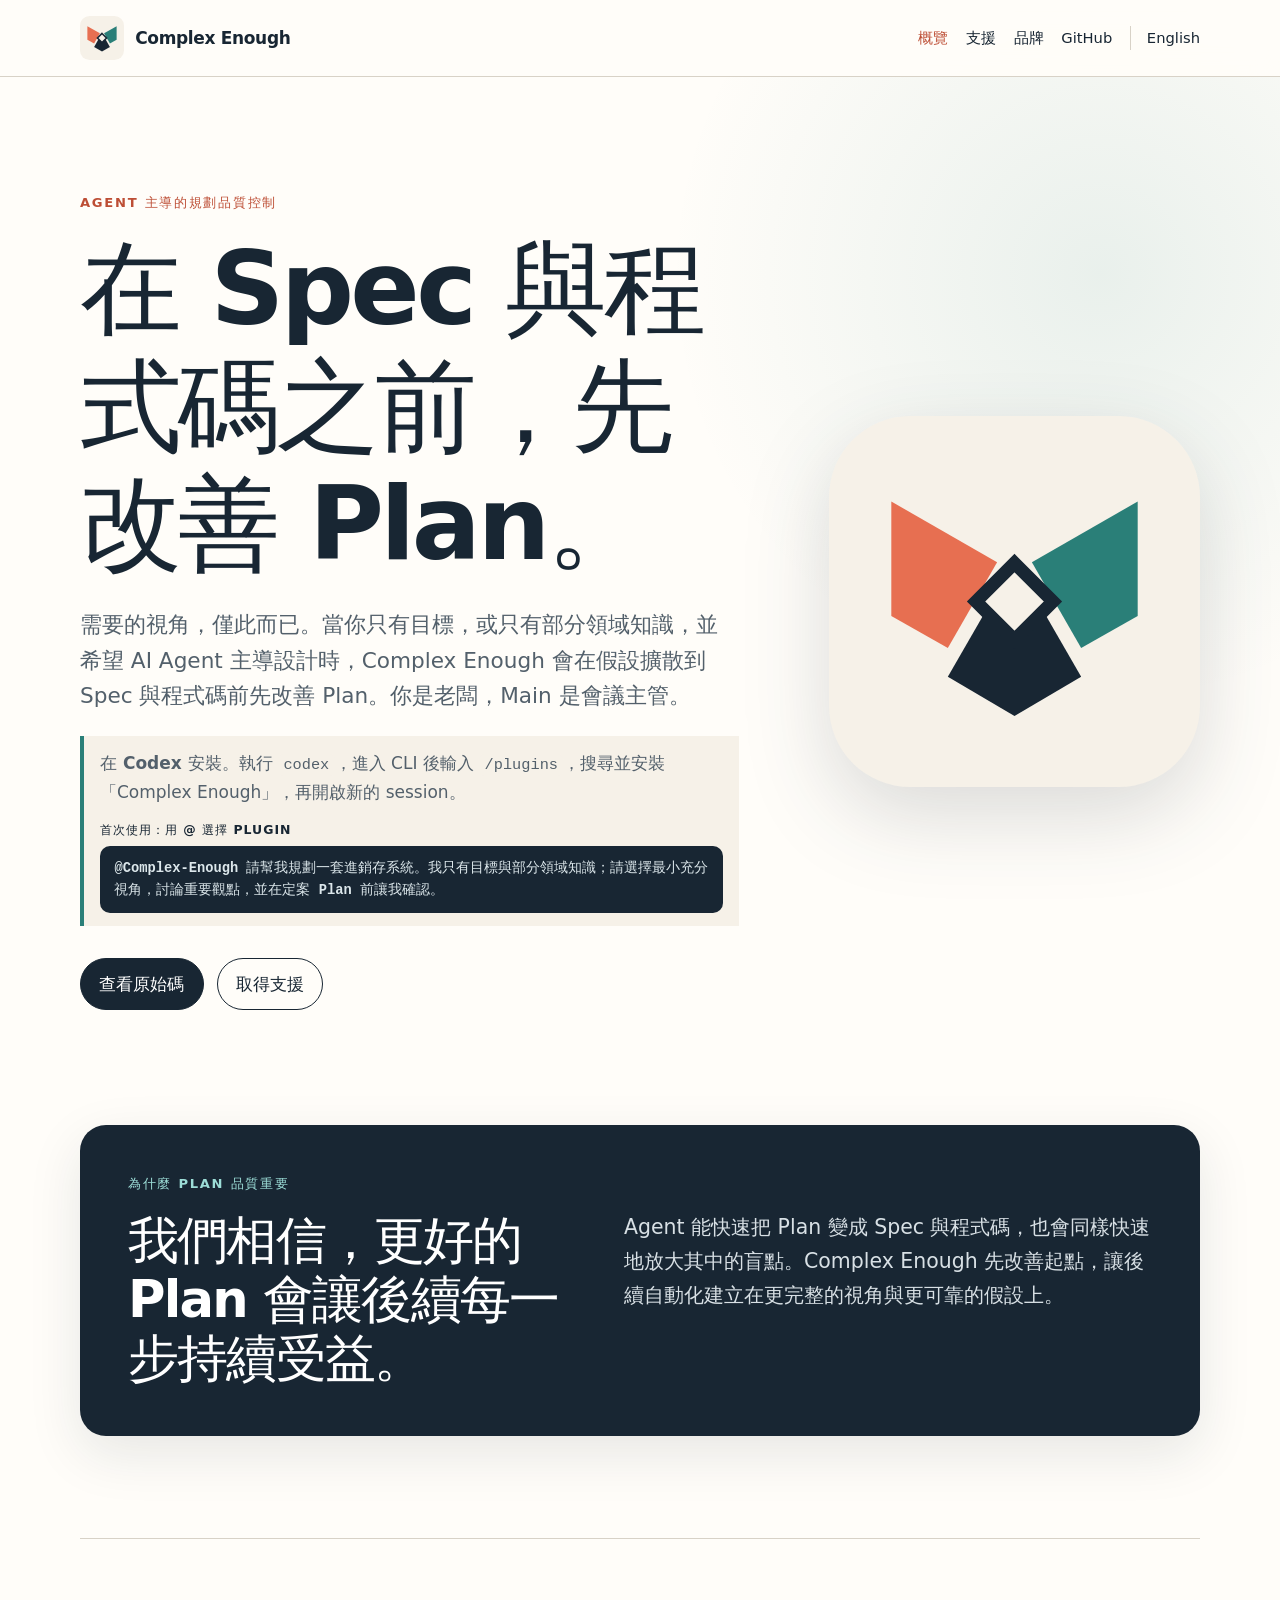
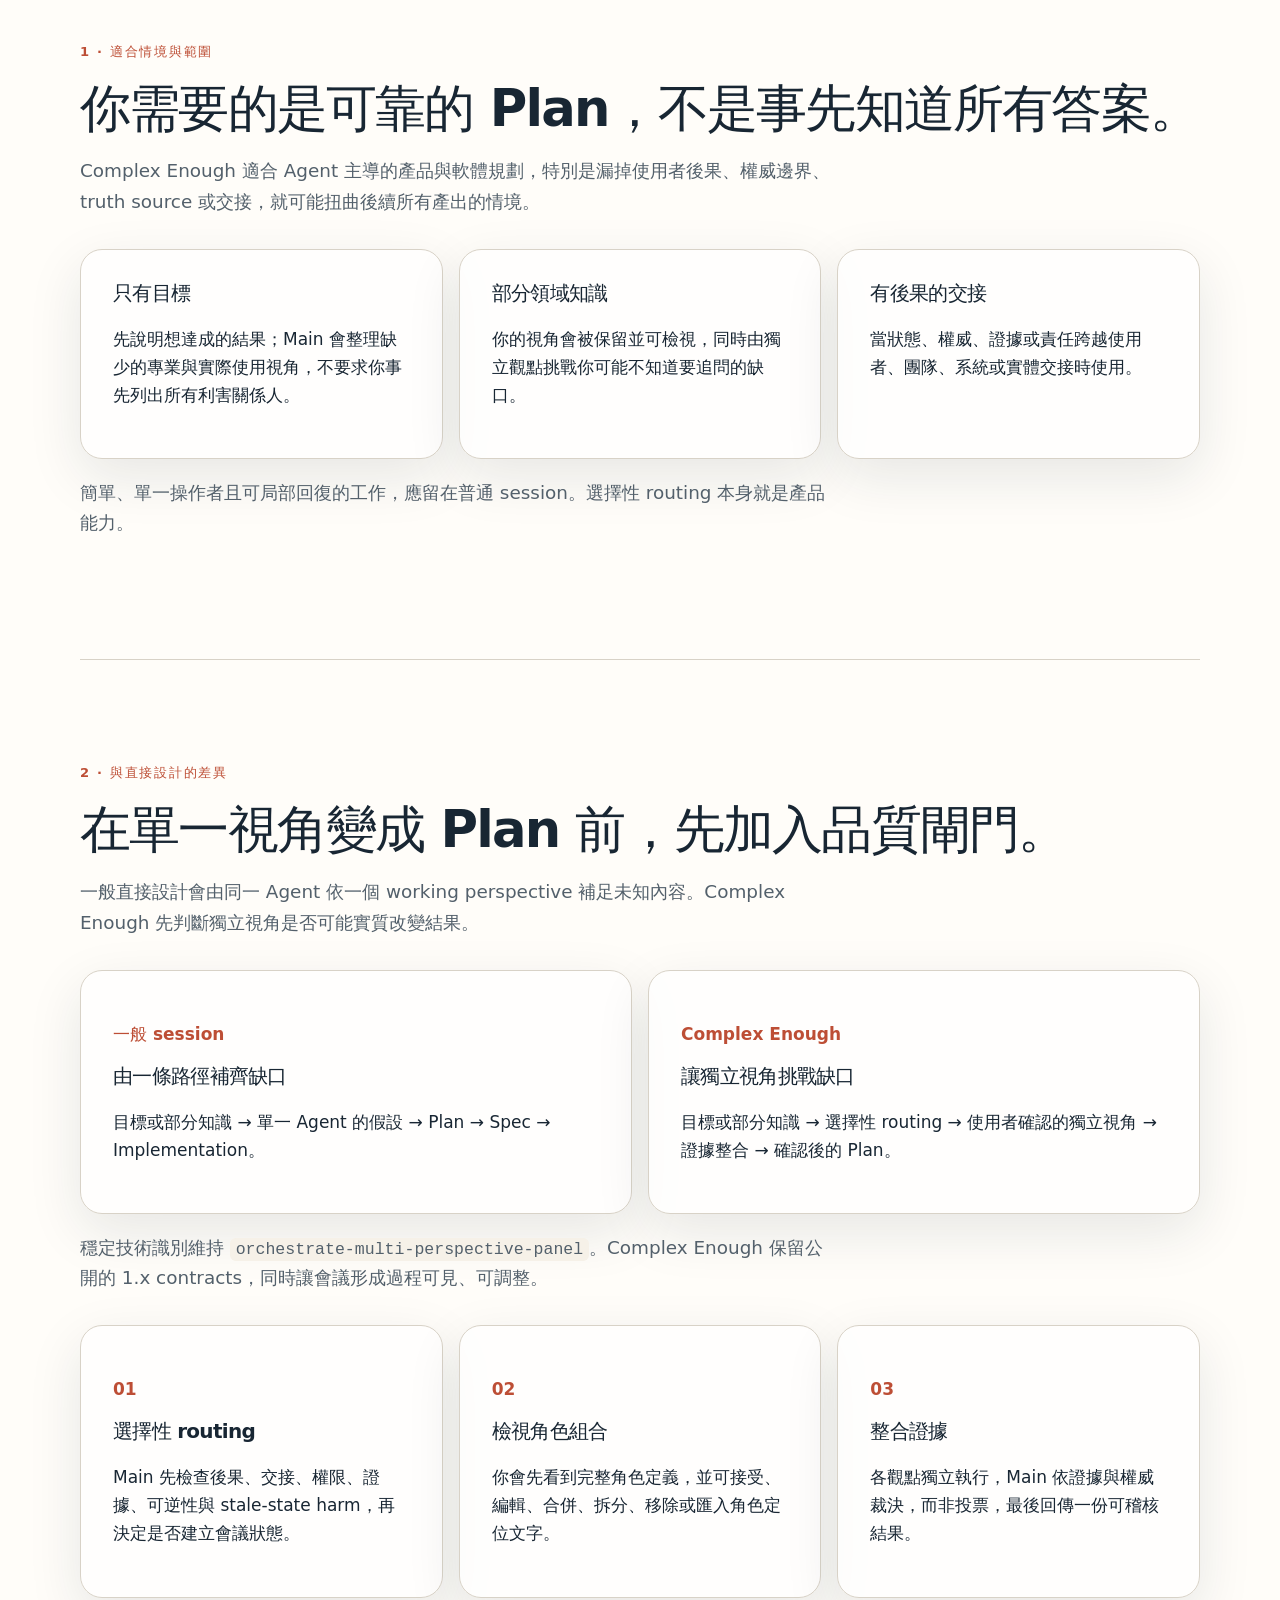
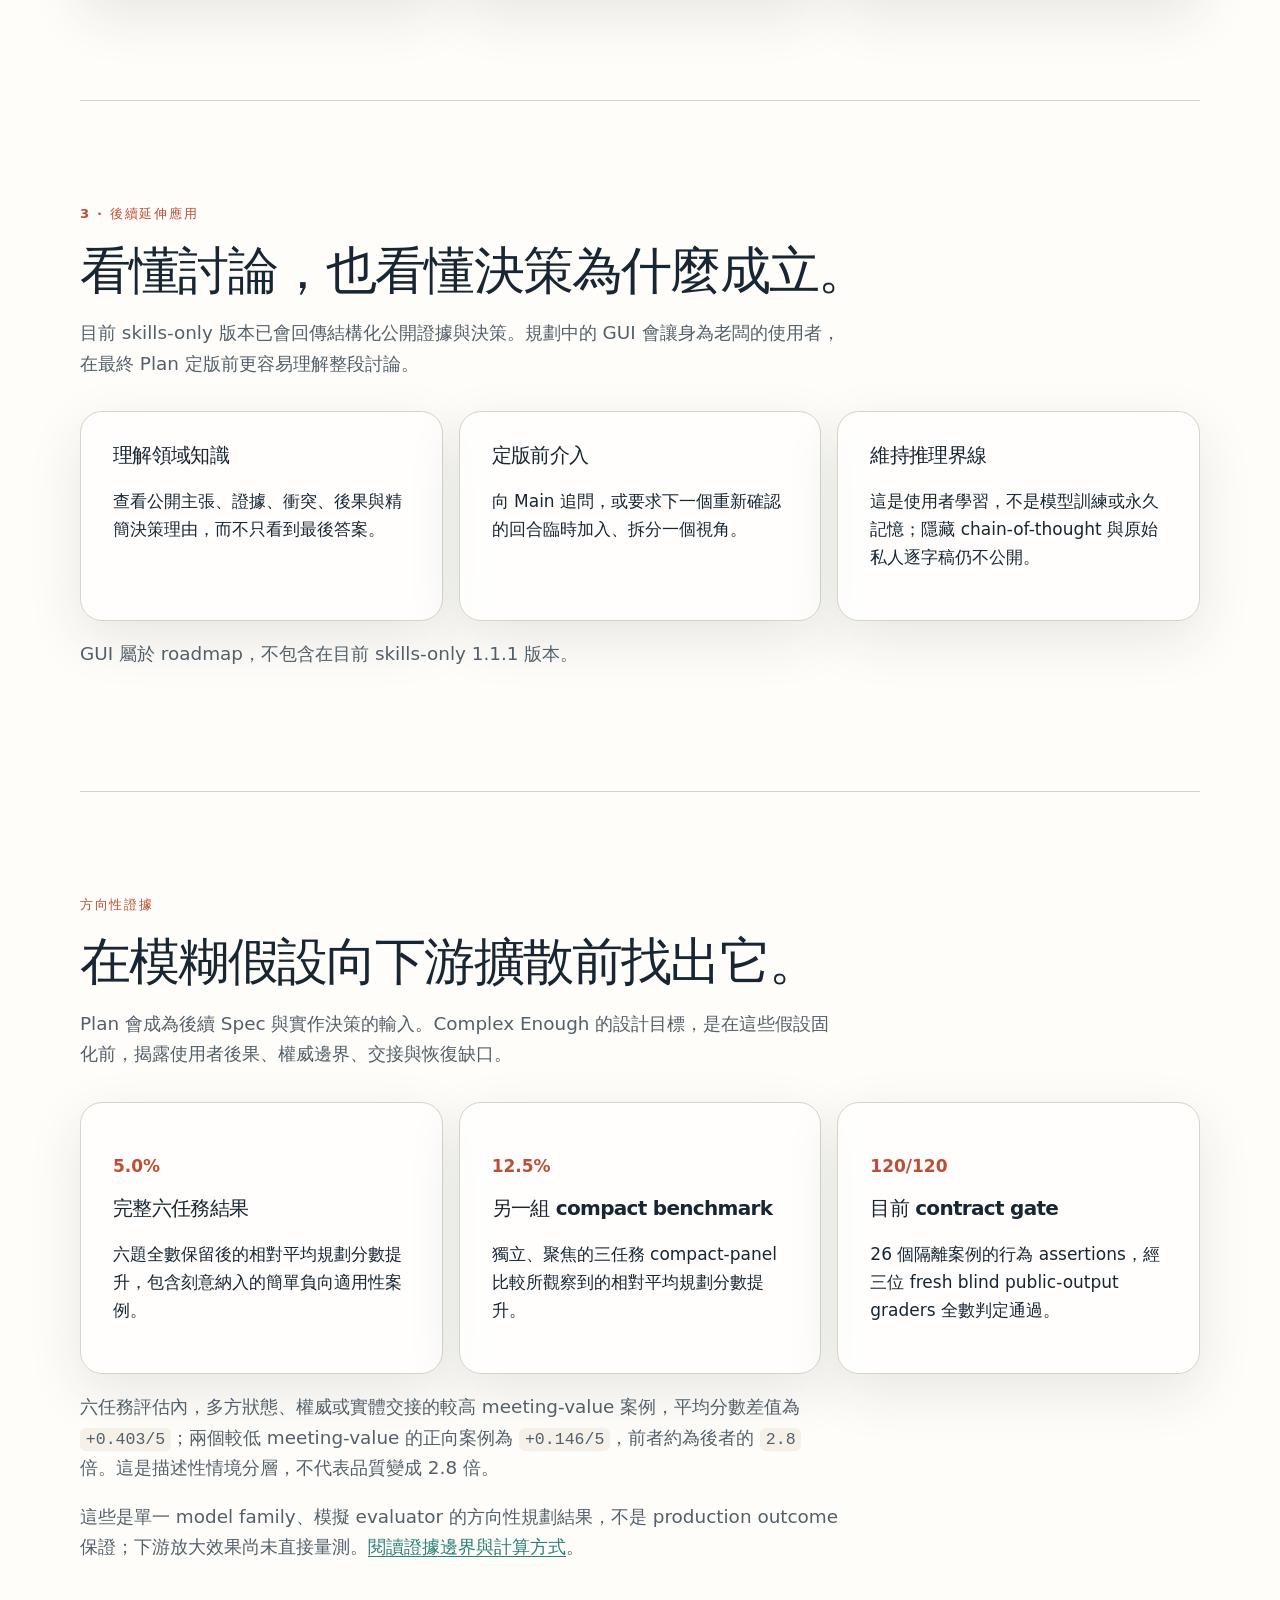
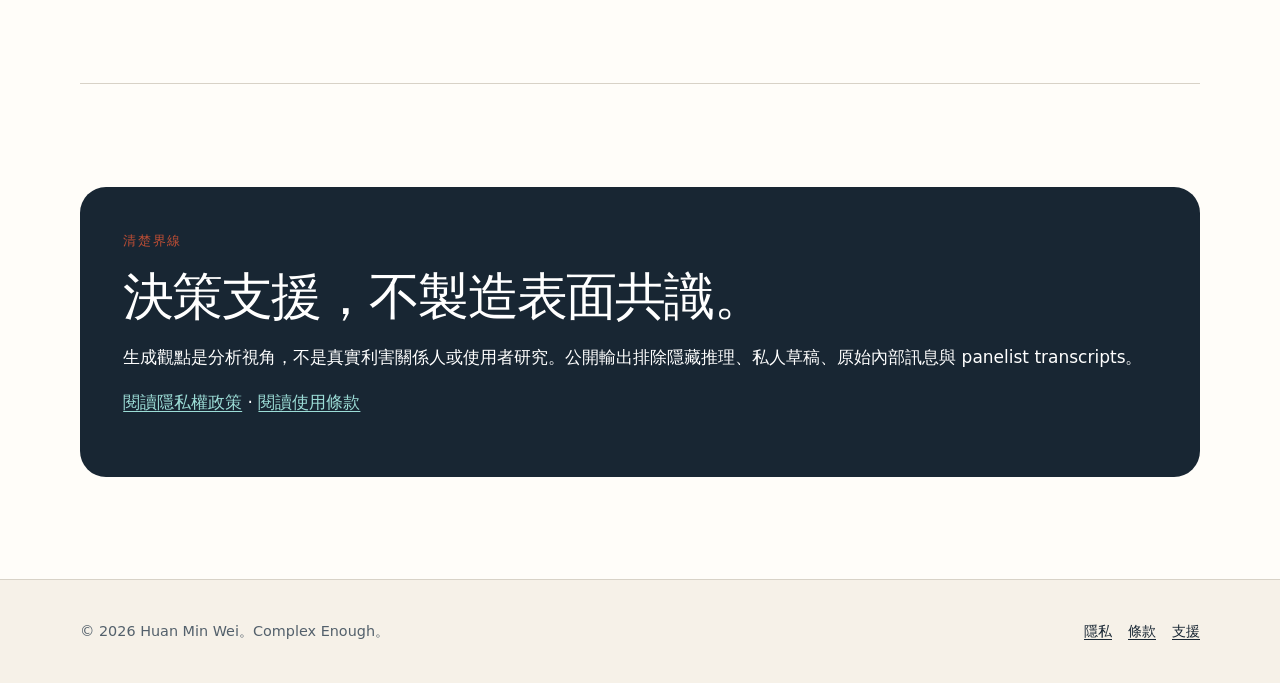
==== commit c08d4e31: "docs: use Codex plugin mention syntax" ====
--- a/site/zh-TW/index.html
+++ b/site/zh-TW/index.html
@@ -25,8 +25,8 @@
         <p class="lede">需要的視角，僅此而已。當你只有目標，或只有部分領域知識，並希望 AI Agent 主導設計時，Complex Enough 會在假設擴散到 Spec 與程式碼前先改善 Plan。你是老闆，Main 是會議主管。</p>
         <div class="availability-note">
           <p><strong>在 Codex 安裝。</strong>執行 <code>codex</code>，進入 CLI 後輸入 <code>/plugins</code>，搜尋並安裝「Complex Enough」，再開啟新的 session。</p>
-          <p class="example-label">首次使用：直接告訴 Codex</p>
-          <pre class="prompt-example" aria-label="Complex Enough 使用範例"><code>請使用 Complex Enough 幫我規劃一套進銷存系統。我只有目標與部分領域知識；請選擇最小充分視角，討論重要觀點，並在定案 Plan 前讓我確認。</code></pre>
+          <p class="example-label">首次使用：用 @ 選擇 Plugin</p>
+          <pre class="prompt-example" aria-label="Complex Enough 使用範例"><code>@Complex-Enough 請幫我規劃一套進銷存系統。我只有目標與部分領域知識；請選擇最小充分視角，討論重要觀點，並在定案 Plan 前讓我確認。</code></pre>
         </div>
         <div class="actions"><a class="button" href="https://github.com/complex-enough/complex-enough">查看原始碼</a><a class="button secondary" href="support/">取得支援</a></div>
       </div>
